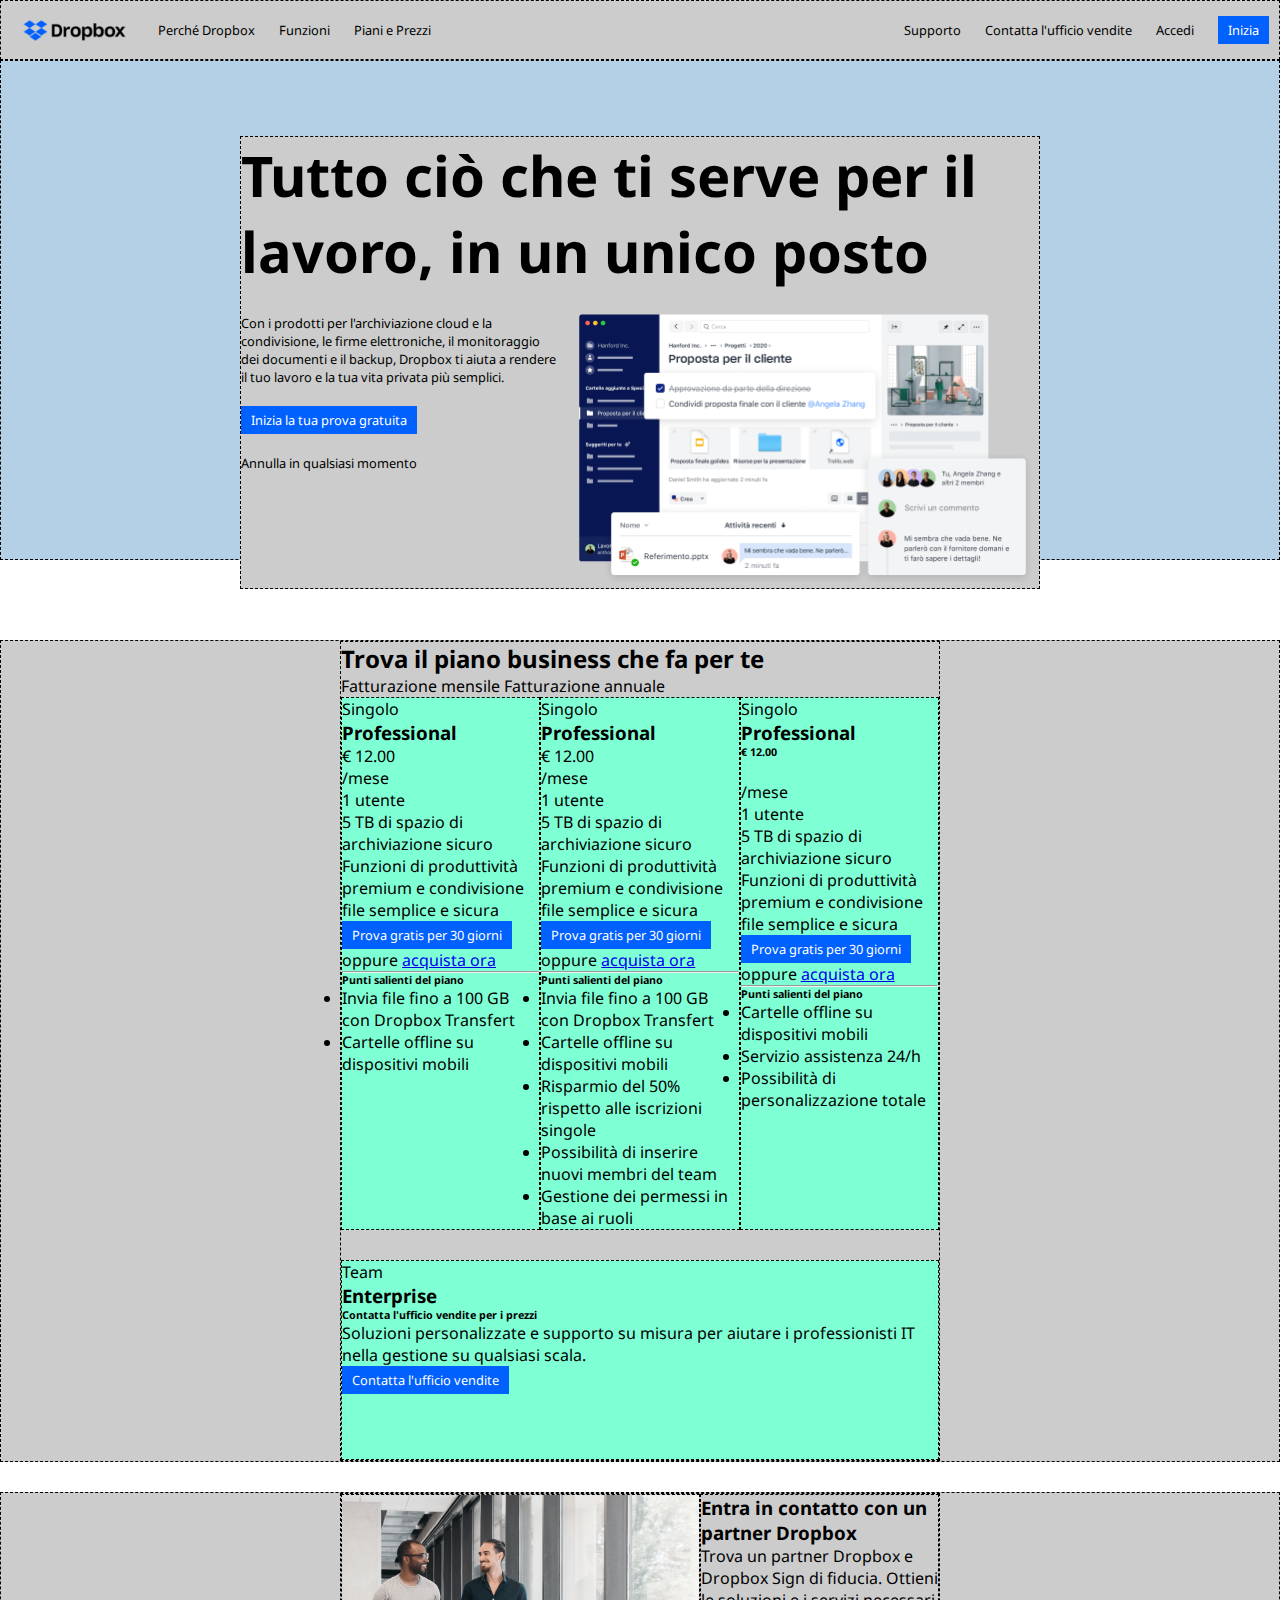
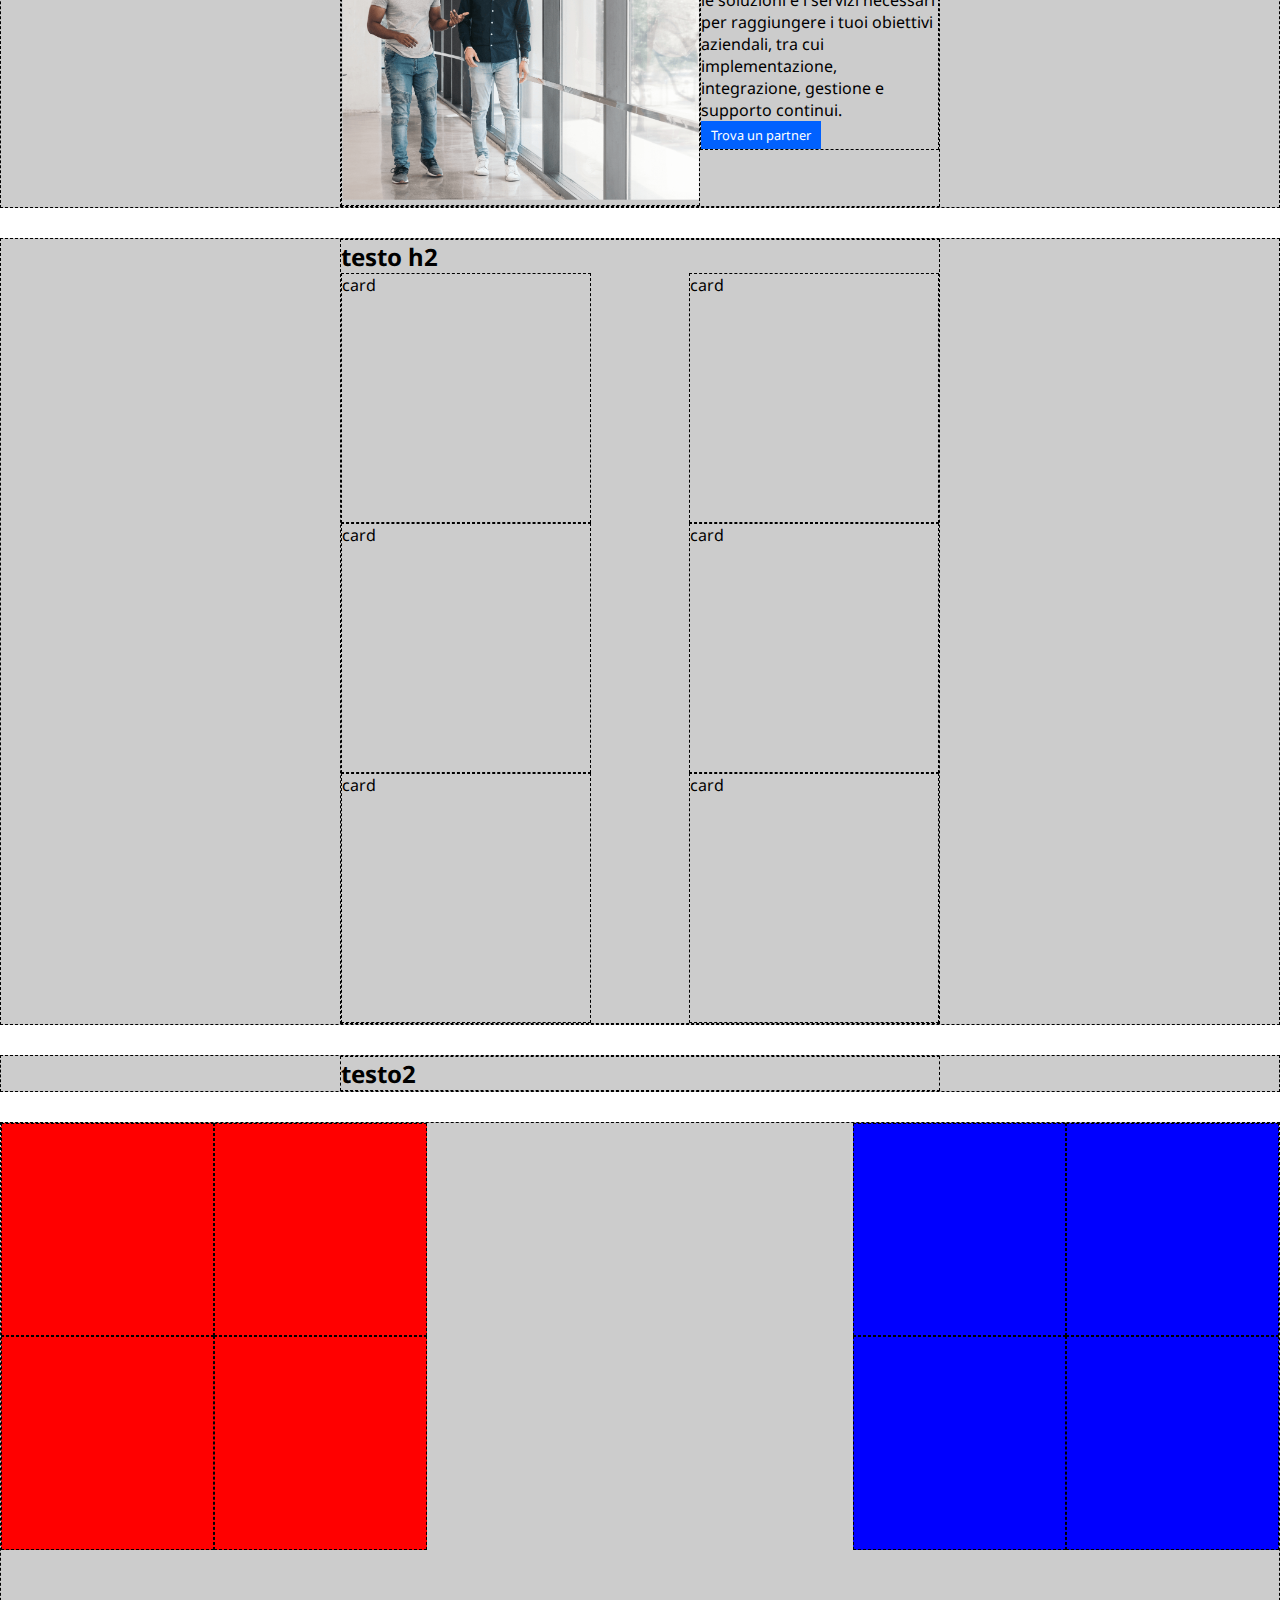
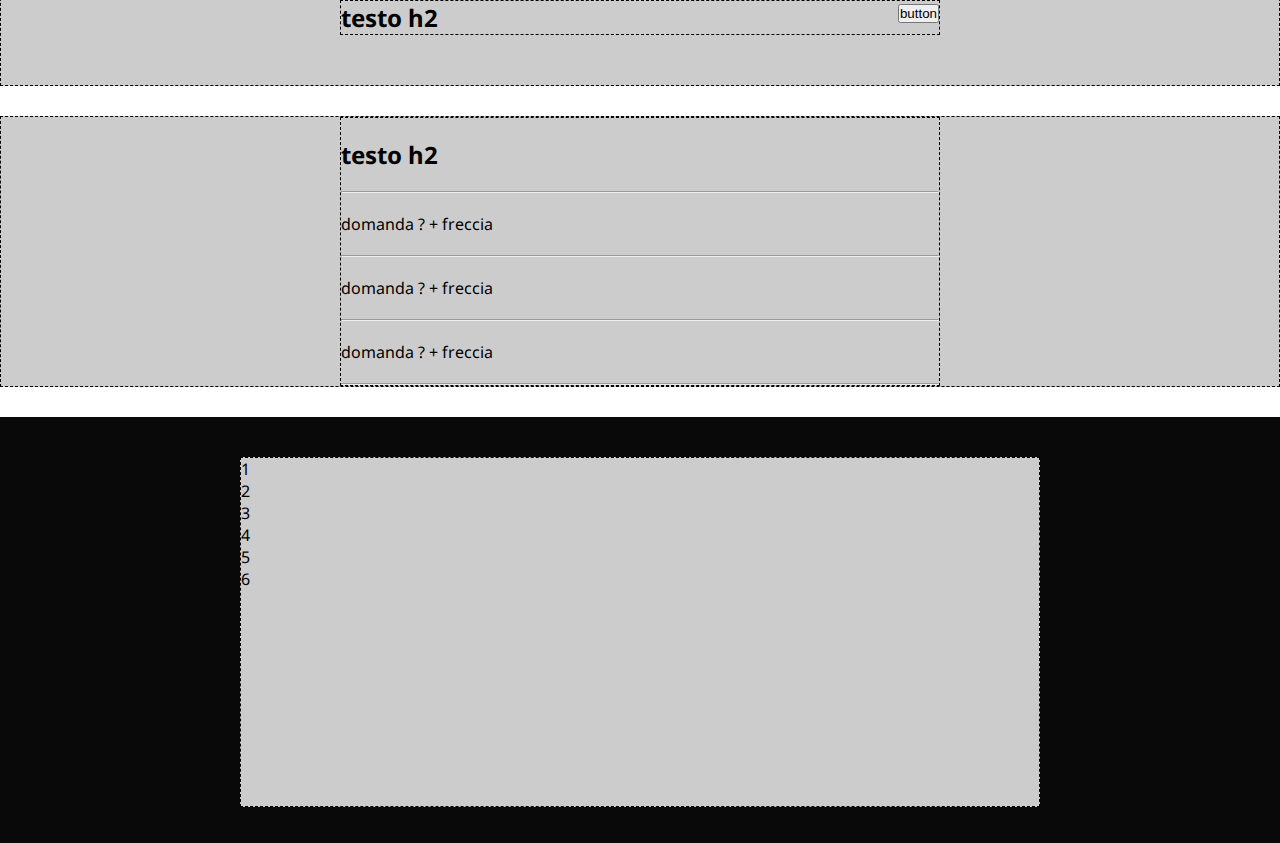
==== index.html @ d07c6f7a "Update section partner" ====
<!DOCTYPE html>
<html lang="it">
    <head>
        <meta charset="UTF-8">
        <meta http-equiv="X-UA-Compatible" content="IE=edge">
        <meta name="viewport" content="width=device-width, initial-scale=1.0">

        <link rel="stylesheet" href="css/style.css">

        <link rel="preconnect" href="https://fonts.googleapis.com">
        <link rel="preconnect" href="https://fonts.gstatic.com" crossorigin>
        <link href="https://fonts.googleapis.com/css2?family=Noto+Sans&display=swap" rel="stylesheet">
        
        <link rel="stylesheet" href="https://cdnjs.cloudflare.com/ajax/libs/font-awesome/6.2.1/css/all.min.css"
            integrity="sha512-MV7K8+y+gLIBoVD59lQIYicR65iaqukzvf/nwasF0nqhPay5w/9lJmVM2hMDcnK1OnMGCdVK+iQrJ7lzPJQd1w=="
            crossorigin="anonymous" referrerpolicy="no-referrer" />

        <title>Dropbox</title>
    </head>
    <body class="debug">

        <header class="width100">   <!--HEADER-->
            <div class="flex-container">
                <nav class="flex-container">
                        <img src="img/logo-small.png" alt="logo Dropbox">
                        <ul>
                            <li>
                                <a href="#">Perché Dropbox</a>
                            </li>
                            <li>
                                <a href="#">Funzioni</a>
                            </li>
                            <li>
                                <a href="#">Piani e Prezzi</a>
                            </li>
                        </ul>
                </nav>
                <nav class="flex-container">
                        <ul>
                            <li>
                                <a href="#">Supporto</a>
                            </li>
                            <li>
                                <a href="#">Contatta l'ufficio vendite</a>
                            </li>
                            <li>
                                <a href="#">Accedi</a>
                            </li>
                            <li>
                                <a class="button-link" href="#">Inizia</a>
                            </li>
                        </ul>
                </nav>
            </div>
        </header>

        <main> <!--MAIN-->
            <section class="zero-section">   <!--SEZIONE 0 / Tutto ciò che ti serve per il lavoro-->
                <div class="container800">
                    <h1>Tutto ciò che ti serve per il lavoro, in un unico posto</h1>
                    <div class="clearfix">
                        <div class="jumbo">
                            <p>Con i prodotti per l'archiviazione cloud e la condivisione, le firme elettroniche, il monitoraggio dei documenti e il backup, Dropbox ti aiuta a rendere il tuo lavoro e la tua vita privata più semplici.
                            </p>
                            <a class="button-link" href="#">Inizia la tua prova gratuita</a>
                            <p>Annulla in qualsiasi momento</p>
                            <a id="arrow" href="#">
                                <i class="fa-solid fa-arrow-down"></i>
                            </a>
                        </div>
                        <div>
                            <img class="img-width100" src="img/jumbo.png" alt="jumbo main">
                        </div>
                    </div>
                </div>
            </section>

            <section class="one-section">   <!--SEZIONE 1 / Trova il piano business-->
                <div class="container600">
                    <h2>Trova il piano business che fa per te</h2>
                    <div>
                        <span>Fatturazione mensile</span>
                        <span>Fatturazione annuale</span>   <!--Add Text-indent-->
                    </div>
                    <div class="flex-container">
                        <div class="column">
                            <div>
                                <i class="fa-solid fa-user"></i>
                                <span>Singolo</span>
                            </div>
                            <div>
                                <h3>Professional</h3>
                                <div>
                                    <span>&euro; 12.00</span>
                                    <br>
                                    <span>/mese</span>
                                </div>
                                <div>
                                    <div>
                                        <i class="fa-solid fa-user"></i>
                                        <span>1 utente</span>
                                    </div>
                                    <div>
                                        <i class="fa-solid fa-folder"></i>
                                        <span>5 TB di spazio di archiviazione sicuro</span>
                                    </div>
                                    <div>
                                        <i class="fa-solid fa-share-nodes"></i>
                                        <span>Funzioni di produttività premium e condivisione file semplice e sicura</span>
                                    </div>
                                    <div>
                                        <a class="button-link" href="#">Prova gratis per 30 giorni</a>
                                        <span>oppure <a href="#">acquista ora</a></span>
                                    </div>
                                    <hr>
                                    <div>
                                        <h6>Punti salienti del piano</h6>
                                        <ul>
                                            <li>Invia file fino a 100 GB con Dropbox Transfert</li>
                                            <li>Cartelle offline su dispositivi mobili</li>
                                        </ul>
                                    </div>
                                </div>
                            </div>
                        </div>
                        <div class="column">
                            <div>
                                <i class="fa-solid fa-user"></i>
                                <span>Singolo</span>
                            </div>
                            <div>
                                <h3>Professional</h3>
                                <div>
                                    <span>&euro; 12.00</span>
                                    <br>
                                    <span>/mese</span>
                                </div>
                                <div>
                                    <div>
                                        <i class="fa-solid fa-user"></i>
                                        <span>1 utente</span>
                                    </div>
                                    <div>
                                        <i class="fa-solid fa-folder"></i>
                                        <span>5 TB di spazio di archiviazione sicuro</span>
                                    </div>
                                    <div>
                                        <i class="fa-solid fa-share-nodes"></i>
                                        <span>Funzioni di produttività premium e condivisione file semplice e sicura</span>
                                    </div>
                                    <div>
                                        <a class="button-link" href="#">Prova gratis per 30 giorni</a>
                                        <span>oppure <a href="#">acquista ora</a></span>
                                    </div>
                                    <hr>
                                    <div>
                                        <h6>Punti salienti del piano</h6>
                                        <ul>
                                            <li>Invia file fino a 100 GB con Dropbox Transfert</li>
                                            <li>Cartelle offline su dispositivi mobili</li>
                                            <li>Risparmio del 50% rispetto alle iscrizioni singole</li>
                                            <li>Possibilità di inserire nuovi membri del team</li>
                                            <li>Gestione dei permessi in base ai ruoli</li>
                                        </ul>
                                    </div>
                                </div>
                            </div>
                        </div><div class="column">
                            <div>
                                <i class="fa-solid fa-user"></i>
                                <span>Singolo</span>
                            </div>
                            <div>
                                <h3>Professional</h3>
                                <div>
                                    <h6>&euro; 12.00</h6>
                                    <br>
                                    <span>/mese</span>
                                </div>
                                <div>
                                    <div>
                                        <i class="fa-solid fa-user"></i>
                                        <span>1 utente</span>
                                    </div>
                                    <div>
                                        <i class="fa-solid fa-folder"></i>
                                        <span>5 TB di spazio di archiviazione sicuro</span>
                                    </div>
                                    <div>
                                        <i class="fa-solid fa-share-nodes"></i>
                                        <span>Funzioni di produttività premium e condivisione file semplice e sicura</span>
                                    </div>
                                    <div>
                                        <a class="button-link" href="#">Prova gratis per 30 giorni</a>
                                        <span>oppure <a href="#">acquista ora</a></span>
                                    </div>
                                    <hr>
                                    <div>
                                        <h6>Punti salienti del piano</h6>
                                        <ul>
                                            <li>Cartelle offline su dispositivi mobili</li>
                                            <li>Servizio assistenza 24/h</li>
                                            <li>Possibilità di personalizzazione totale</li>
                                        </ul>
                                    </div>
                                </div>
                            </div>
                        </div>
                    </div>
                    <div class="enterprise">
                        <div>
                            <i class="fa-solid fa-building"></i>
                            <span>Team</span>
                        </div>
                        <div>
                            <div>
                                <h3>Enterprise</h3>
                                <h6>Contatta l'ufficio vendite per i prezzi</h6>
                                <p>Soluzioni personalizzate e supporto su misura per aiutare i professionisti IT nella gestione su qualsiasi scala.</p>
                            </div>
                            <div>
                                <a class="button-link" href="#">Contatta l'ufficio vendite</a>
                            </div>
                        </div>
                    </div>
                </div>
            </section>

            <section class="two-section">   <!--SEZIONE 2 / img con testo-->
                <div class="container600 clearfix">
                    <div>
                        <img class="img-width100" src="img/partner.png" alt="partner Dropbox">
                    </div>
                    <div>
                        <h3>Entra in contatto con un partner Dropbox</h3>
                        <p>
                            Trova un partner Dropbox e Dropbox Sign di fiducia. Ottieni le soluzioni e i servizi necessari per raggiungere i tuoi obiettivi aziendali, tra cui implementazione, integrazione, gestione e supporto continui.
                        </p>
                        <a id="button-partner" class="button-link" href="#">Trova un partner</a>
                    </div>
                </div>
            </section>

            <section class="three-section"> <!--SEZIONE 3 / card-->
                <div class="container600">
                    <h2>testo h2</h2>
                    <div class="flex-container">
                        <div class="card">card</div>
                        <div class="card">card</div>
                        <div class="card">card</div>
                        <div class="card">card</div>
                        <div class="card">card</div>
                        <div class="card">card</div>
                    </div>
                </div>
            </section>

            <section class="four-section"> <!--SEZIONE 4 / testo con a-->
                <div class="container600">
                    <div class="container500">
                        <h2>testo2</h2>
                        <a href="#"></a>
                    </div>
                </div>
            </section>

            <section class="five-section">
                <div class="five-section-top flex-container">
                    <div class="left">
                        <div class="card-brands"></div>
                        <div class="card-brands"></div>
                        <div class="card-brands"></div>
                        <div class="card-brands"></div>
                    </div>
                    <div class="card-brands-center">
                    </div>
                    <div class="right">
                        <div class="card-brands"></div>
                        <div class="card-brands"></div>
                        <div class="card-brands"></div>
                        <div class="card-brands"></div>
                    </div>
                </div>
                <div class="five-section-bottom container600 flex-container">
                    <div>
                        <h2>testo h2</h2>
                    </div>
                    <div>
                        <button>button</button>
                    </div>
                </div>
            </section>

            <section class="six-section">
                <div class="container600">
                    <h2>testo h2</h2>
                    <hr>
                    <p>domanda ? + freccia</p> <!--AGGIUNGERE FLOAT PER LA FRECCIA???-->
                    <hr>
                    <p>domanda ? + freccia</p>
                    <hr>
                    <p>domanda ? + freccia</p>
                    <hr>
                </div>
            </section>
        </main>

        <footer> <!--FOOTER-->
            <div class="container800 flex-container">
                <div>
                    <ul>
                        <li>1</li>
                        <li>2</li>
                        <li>3</li>
                        <li>4</li>
                        <li>5</li>
                        <li>6</li>
                    </ul>
                </div>
                <div>
                    <ul>
                        <li></li>
                        <li></li>
                        <li></li>
                        <li></li>
                        <li></li>
                        <li></li>
                    </ul>
                </div>
                <div>
                    <ul>
                        <li></li>
                        <li></li>
                        <li></li>
                        <li></li>
                        <li></li>
                        <li></li>
                    </ul>
                </div>
                <div>
                    <ul>
                        <li></li>
                        <li></li>
                        <li></li>
                        <li></li>
                        <li></li>
                        <li></li>
                    </ul>
                </div>
                <div>
                    <ul>
                        <li></li>
                        <li></li>
                        <li></li>
                        <li></li>
                        <li></li>
                        <li></li>
                    </ul>
                </div>
            </div>
        </footer>
        
    </body>
</html>
---- css/style.css ----
/* RESET */
*{
    margin: 0;
    padding: 0;
    box-sizing: border-box;
}

/* REGOLE GENERALI */
body{
    font-family: 'Noto Sans', sans-serif;
}

.width100{
    width: 100%;
}

.container800 {
    max-width: 800px;
    margin: 0 auto;
}

.container600 {
    max-width: 600px;
    margin: 0 auto;
}

.container500{
    max-width: 500px;
}

.flex-container{
    display: flex;
}

main section{
    margin-bottom: 30px;
}

.button-link {
    display: inline-block;
    color: white;
    background-color: #0061ff;
    padding: 5px 10px;
    text-decoration: none;
    font-size: 0.8em;
}

.img-width100{
    max-width: 100%;
}

/* REGOLE HEADER */
header{
    height: 60px;
    position: fixed;
    top: 0;
    left: 0;
    z-index: 50;
    background-color: white;
}
header div.flex-container{
    height: 100%;
    align-items: center;
    justify-content: space-between;
}

nav .flex-container{
    align-items: center;
}
nav > img{
    padding: 0 10px;
    scale: 0.8;
}

header ul li {
    display: inline-block;
    list-style: none;
}
nav ul li {
    padding: 0 10px;
}

nav ul li a{
    text-decoration: none;
    color: black;
    font-size: 0.8em;
}


/* REGOLE MAIN */

main section div.container800 {
    min-height: 400px;
    min-width: 800px;
}

main section.zero-section{
    background-color: #b4d0e7;
    margin-top: 60px;
    min-height: 500px;
    position: relative;
}

section.zero-section div.container800{
    position: absolute;
    bottom: -30px;
    left: 50%;
    transform: translate(-50%);
}

section.zero-section div.clearfix div:first-child {
    width: 40%;
    min-height: 250px;
    float: left;
}

section.zero-section div.clearfix div:last-child {
    width: 60%;
    min-height: 250px;
    float: left;
}

div.clearfix::after {
    clear: both;
    display: table;
    content: '';
}

.zero-section h1{
    font-size: 3.5em;
    padding-bottom: 25px;
}
.jumbo > p{
    font-size: 0.8em;
}
.jumbo > *{
    margin-bottom: 20px;
}
#arrow{
    display: inline-block;
    margin-top: 15px;
    text-decoration: none;
    color: black;
    font-size: 2.5em;
}


section.one-section {
    margin-top: 80px;
}

div.column {
    width: 250px;
    min-height: 250px;
}

div.enterprise{
    width: 100%;
    min-height: 200px;
    margin-top: 30px;
}

section.two-section{
    margin-top: 30px;
}

section.two-section div.clearfix div:first-child{
    width: 60%;
    min-height: 250px;
    float: left;
}

section.two-section div.clearfix div:last-child{
    width: 40%;
    min-height: 250px;
    float: left;
}
div.clearfix::after{
    clear: both;
    display: table;
    content: '';
}

section.three-section div.flex-container{
    flex-wrap: wrap;
    justify-content: space-between;
}

section.three-section div.card{
    min-width: 250px;
    min-height: 250px;
    border: 1px dashed black;
}

section.five-section{
    max-width: 100vw;
    min-height: calc(100vw / 3);
}
div.five-section-top{
    justify-content: center;
}

section.five-section div.five-section-top > div{
    width: calc(100vw / 3);
    height: calc(100vw / 3);
}

section.five-section div.five-section-top div.left,
section.five-section div.five-section-top div.right{
    display: flex;
    flex-wrap: wrap;
}

.card-brands{
    width: calc(100% / 2);
    height: calc(100vw / 6);
}

div.five-section-bottom.flex-container{
    margin: 50px auto;
    justify-content: space-between;
}

section.six-section div p,
section.six-section div h2{
    padding: 20px 0px;
}

/* FOOTER */
footer{
    background-color: rgb(9, 9, 9);
    min-height: calc(100vw / 3);
    padding: 40px 0px 20px 0;
}

footer div.container800{
    height: 350px;
    justify-content: space-between;
}

footer ul{
    list-style: none;
}

/* REGOLE DEBUG */
.debug .container800,
.debug .container600,
.debug .width100,
.debug section{
    background-color: #ccc;
    border: 1px dashed black;
}
/* debug header */
/* .debug header{
    background-color: aqua;
    border: 1px dashed black;
} */


/* debug main */
.debug main section div.container800{
    border: 1px dashed black;
}

.debug section.one-section div.container600{
    border: 1px dashed black;
    min-height: 800px;
}

.debug section.one-section div:first-of-type .flex-container{
    background-color: aquamarine;
    justify-content: space-between;
}

.debug section.one-section div.column{
    border: 1px dashed black;
}

.debug div.enterprise{
    border: 1px dashed black;
    background-color: aquamarine;
}

.debug section.two-section div.clearfix div:first-child{
    border: 1px dashed black;
}

section.two-section div.clearfix div:last-child{
    border: 1px dashed black;
}

.debug section.five-section div.left div.card-brands{
    background-color: red;
    border: 1px dashed black;
}

.debug section.five-section div.right div.card-brands{
    background-color: blue;
    border: 1px dashed black;
}
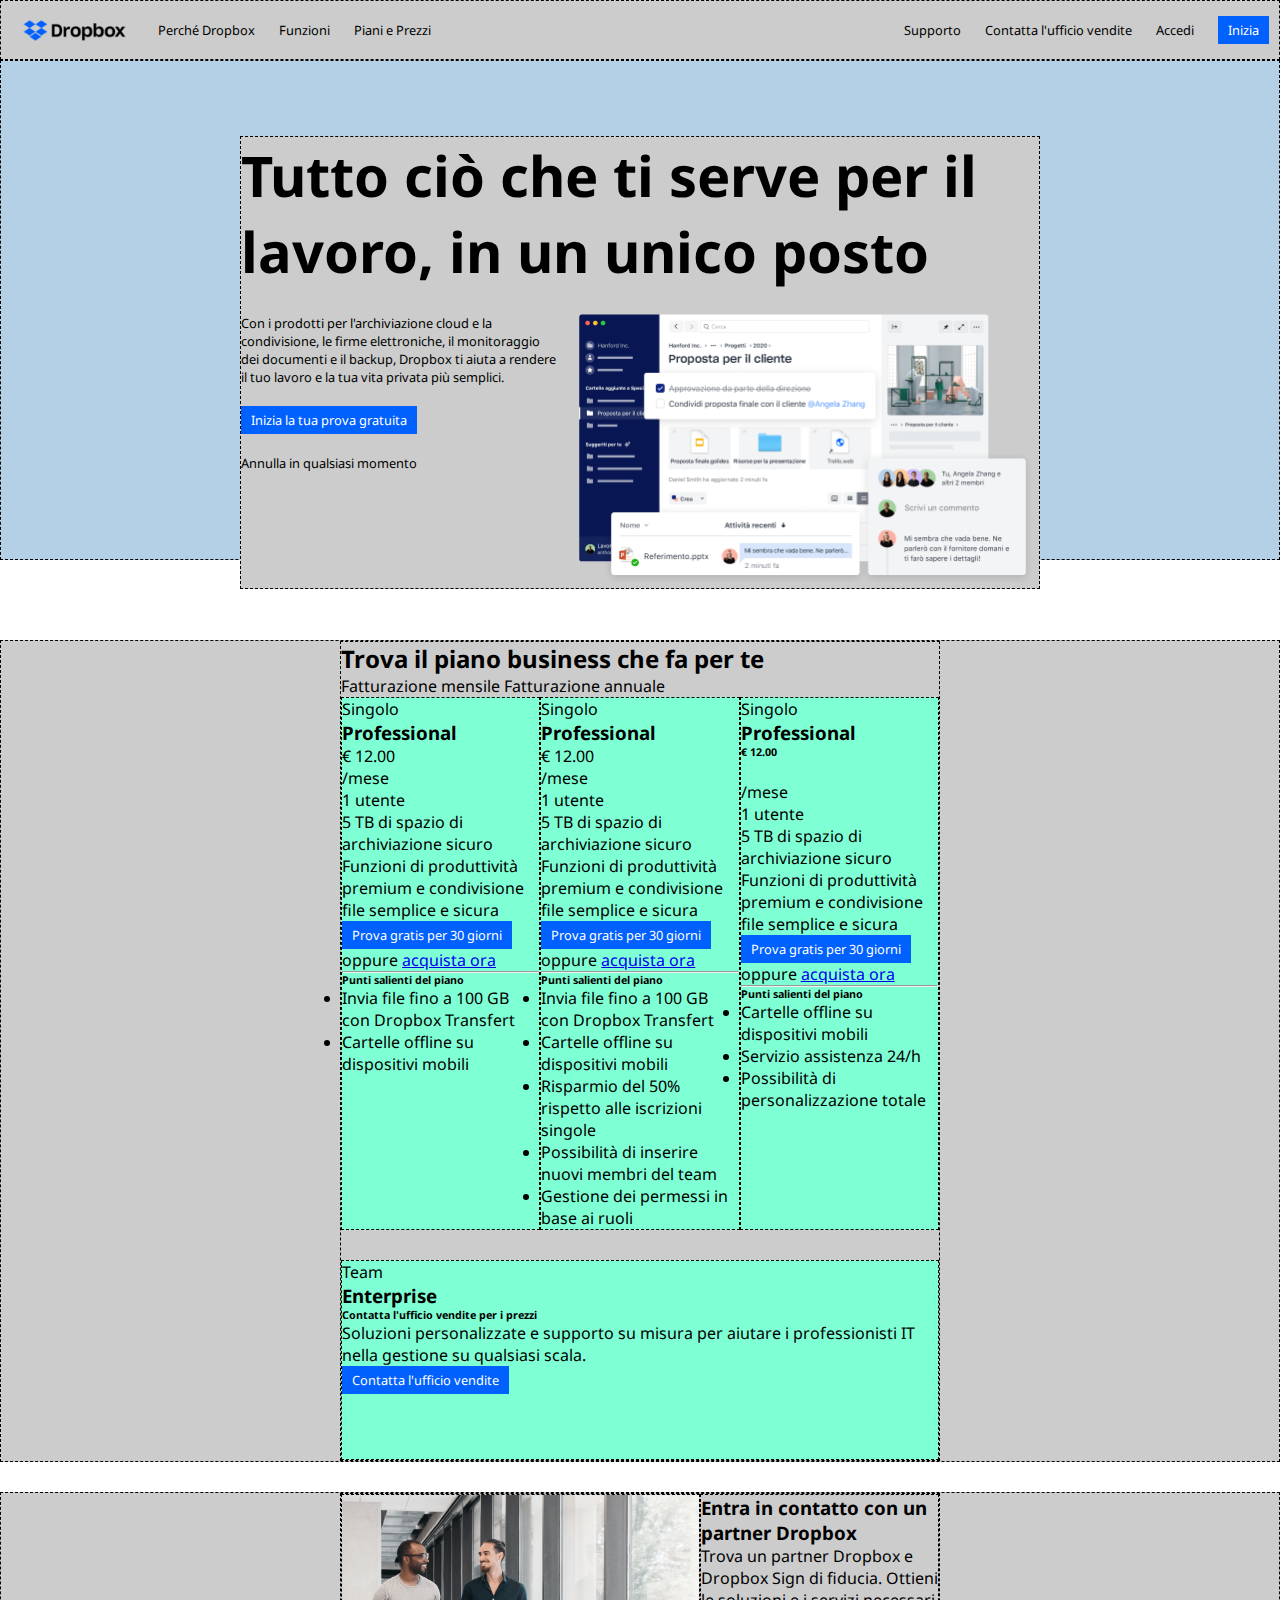
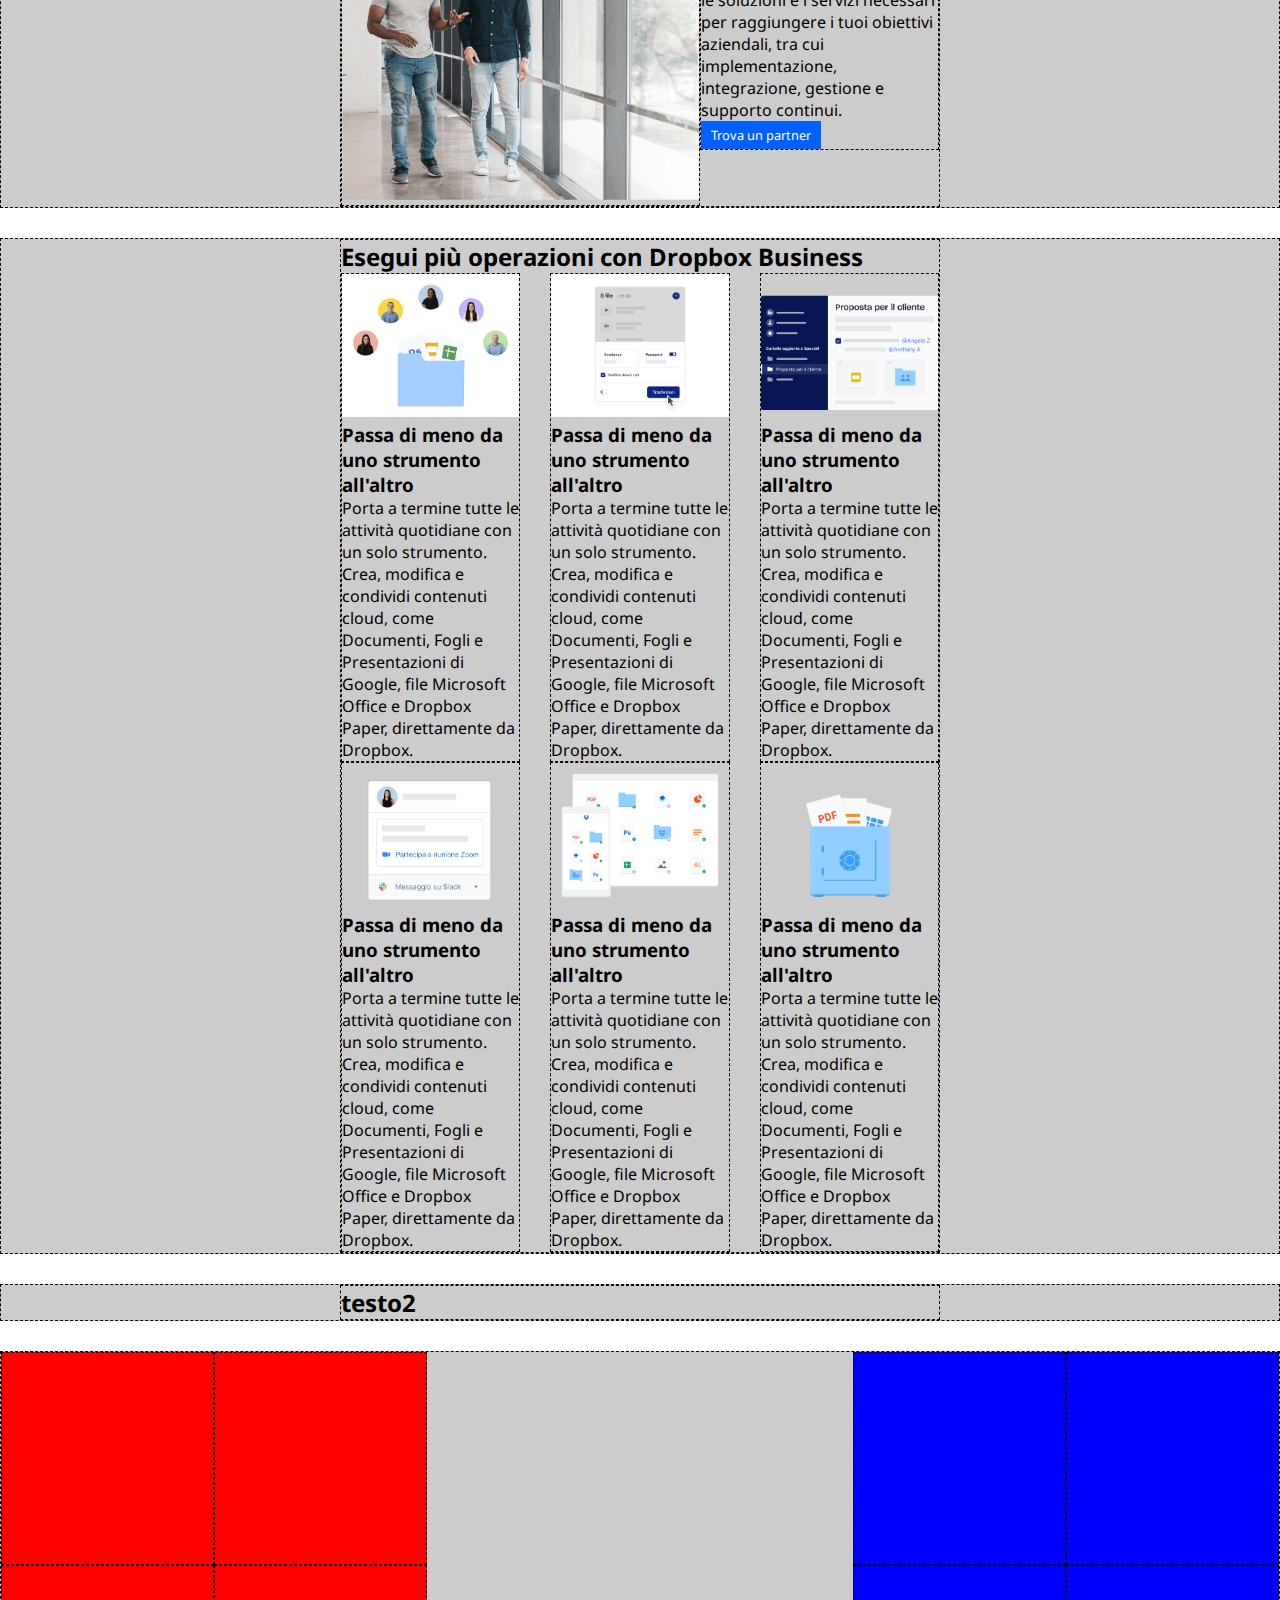
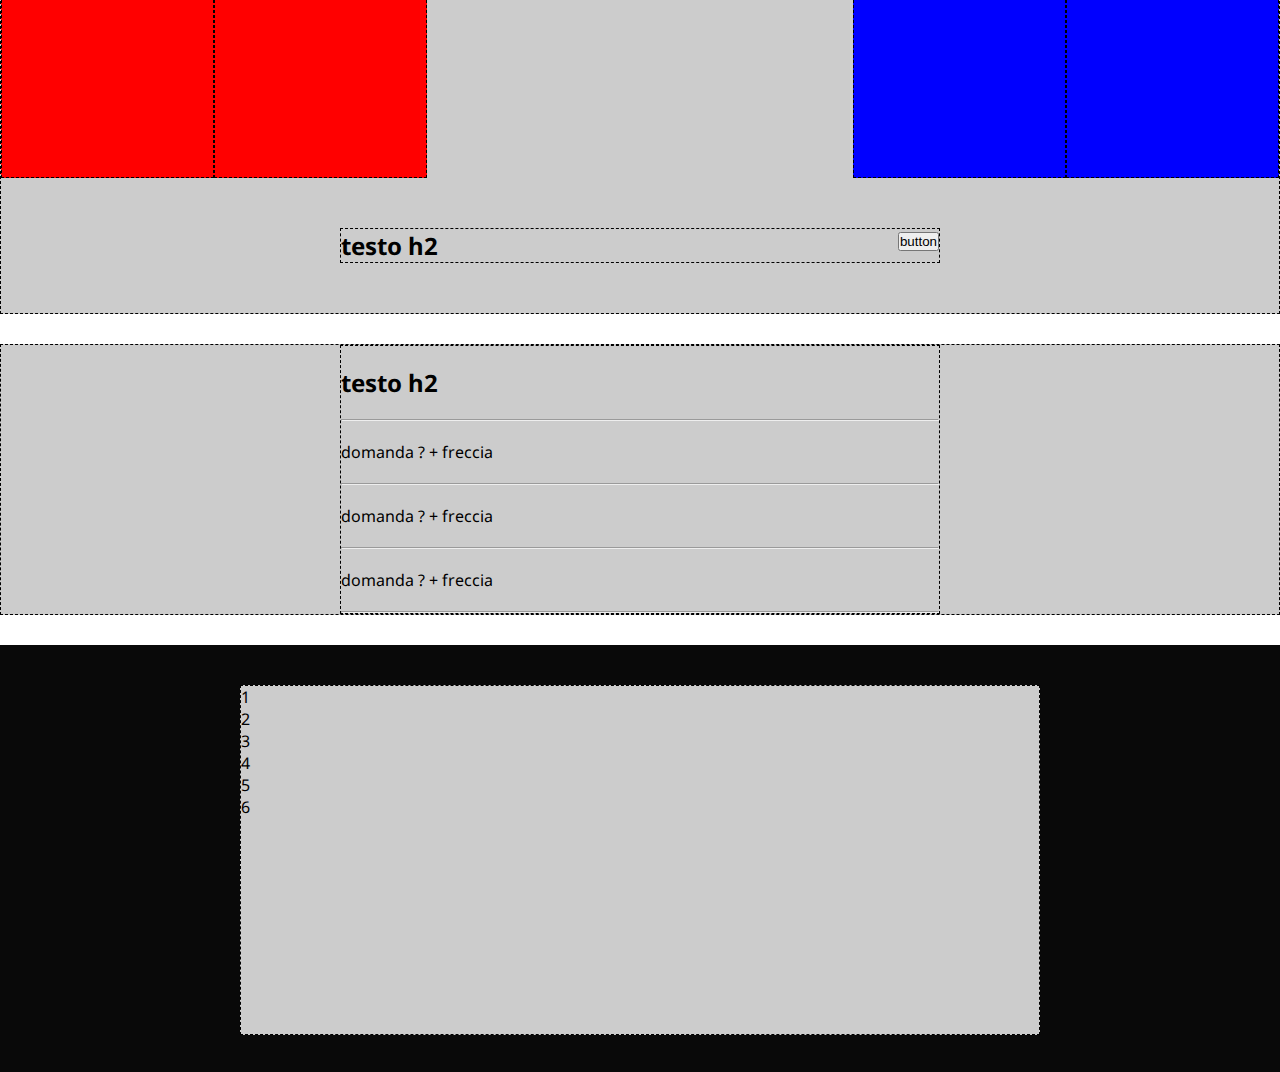
==== commit bf6c9f02: "Update section operazioni dropbox business" ====
--- a/index.html
+++ b/index.html
@@ -243,14 +243,49 @@
 
             <section class="three-section"> <!--SEZIONE 3 / card-->
                 <div class="container600">
-                    <h2>testo h2</h2>
+                    <h2>Esegui più operazioni con Dropbox Business</h2>
                     <div class="flex-container">
-                        <div class="card">card</div>
-                        <div class="card">card</div>
-                        <div class="card">card</div>
-                        <div class="card">card</div>
-                        <div class="card">card</div>
-                        <div class="card">card</div>
+                        <div class="card">
+                            <img class="img-width100" src="img/business-feature-switching-tools.png" alt="">
+                            <h3>Passa di meno da uno strumento all'altro</h3>
+                            <p>Porta a termine tutte le attività quotidiane con un solo strumento. Crea, modifica e condividi contenuti cloud, come Documenti, Fogli e Presentazioni di Google, file Microsoft Office e Dropbox Paper, direttamente da Dropbox.
+                            </p>
+                        </div>
+                        <div class="card">
+                            <img class="img-width100" src="img/business-feature-send-files-it.png" alt="">
+                            <h3>Passa di meno da uno strumento all'altro</h3>
+                            <p>Porta a termine tutte le attività quotidiane con un solo strumento. Crea, modifica e condividi contenuti cloud, come
+                                Documenti, Fogli e Presentazioni di Google, file Microsoft Office e Dropbox Paper, direttamente da Dropbox.
+                            </p>
+                        </div>
+                        <div class="card">
+                            <img class="img-width100" src="img/business-feature-coordinate-it.png" alt="">
+                            <h3>Passa di meno da uno strumento all'altro</h3>
+                            <p>Porta a termine tutte le attività quotidiane con un solo strumento. Crea, modifica e condividi contenuti cloud, come
+                                Documenti, Fogli e Presentazioni di Google, file Microsoft Office e Dropbox Paper, direttamente da Dropbox.
+                            </p>
+                        </div>
+                        <div class="card">
+                            <img class="img-width100" src="img/business-feature-integrations-it.png" alt="">
+                            <h3>Passa di meno da uno strumento all'altro</h3>
+                            <p>Porta a termine tutte le attività quotidiane con un solo strumento. Crea, modifica e condividi contenuti cloud, come
+                                Documenti, Fogli e Presentazioni di Google, file Microsoft Office e Dropbox Paper, direttamente da Dropbox.
+                            </p>
+                        </div>
+                        <div class="card">
+                            <img class="img-width100" src="img/business-feature-multi-device.png" alt="">
+                            <h3>Passa di meno da uno strumento all'altro</h3>
+                            <p>Porta a termine tutte le attività quotidiane con un solo strumento. Crea, modifica e condividi contenuti cloud, come
+                                Documenti, Fogli e Presentazioni di Google, file Microsoft Office e Dropbox Paper, direttamente da Dropbox.
+                            </p>
+                        </div>
+                        <div class="card">
+                            <img class="img-width100" src="img/business-feature-security.png" alt="">
+                            <h3>Passa di meno da uno strumento all'altro</h3>
+                            <p>Porta a termine tutte le attività quotidiane con un solo strumento. Crea, modifica e condividi contenuti cloud, come
+                                Documenti, Fogli e Presentazioni di Google, file Microsoft Office e Dropbox Paper, direttamente da Dropbox.
+                            </p>
+                        </div>
                     </div>
                 </div>
             </section>
--- a/css/style.css
+++ b/css/style.css
@@ -187,7 +187,7 @@
 }
 
 section.three-section div.card{
-    min-width: 250px;
+    max-width: 30%;
     min-height: 250px;
     border: 1px dashed black;
 }
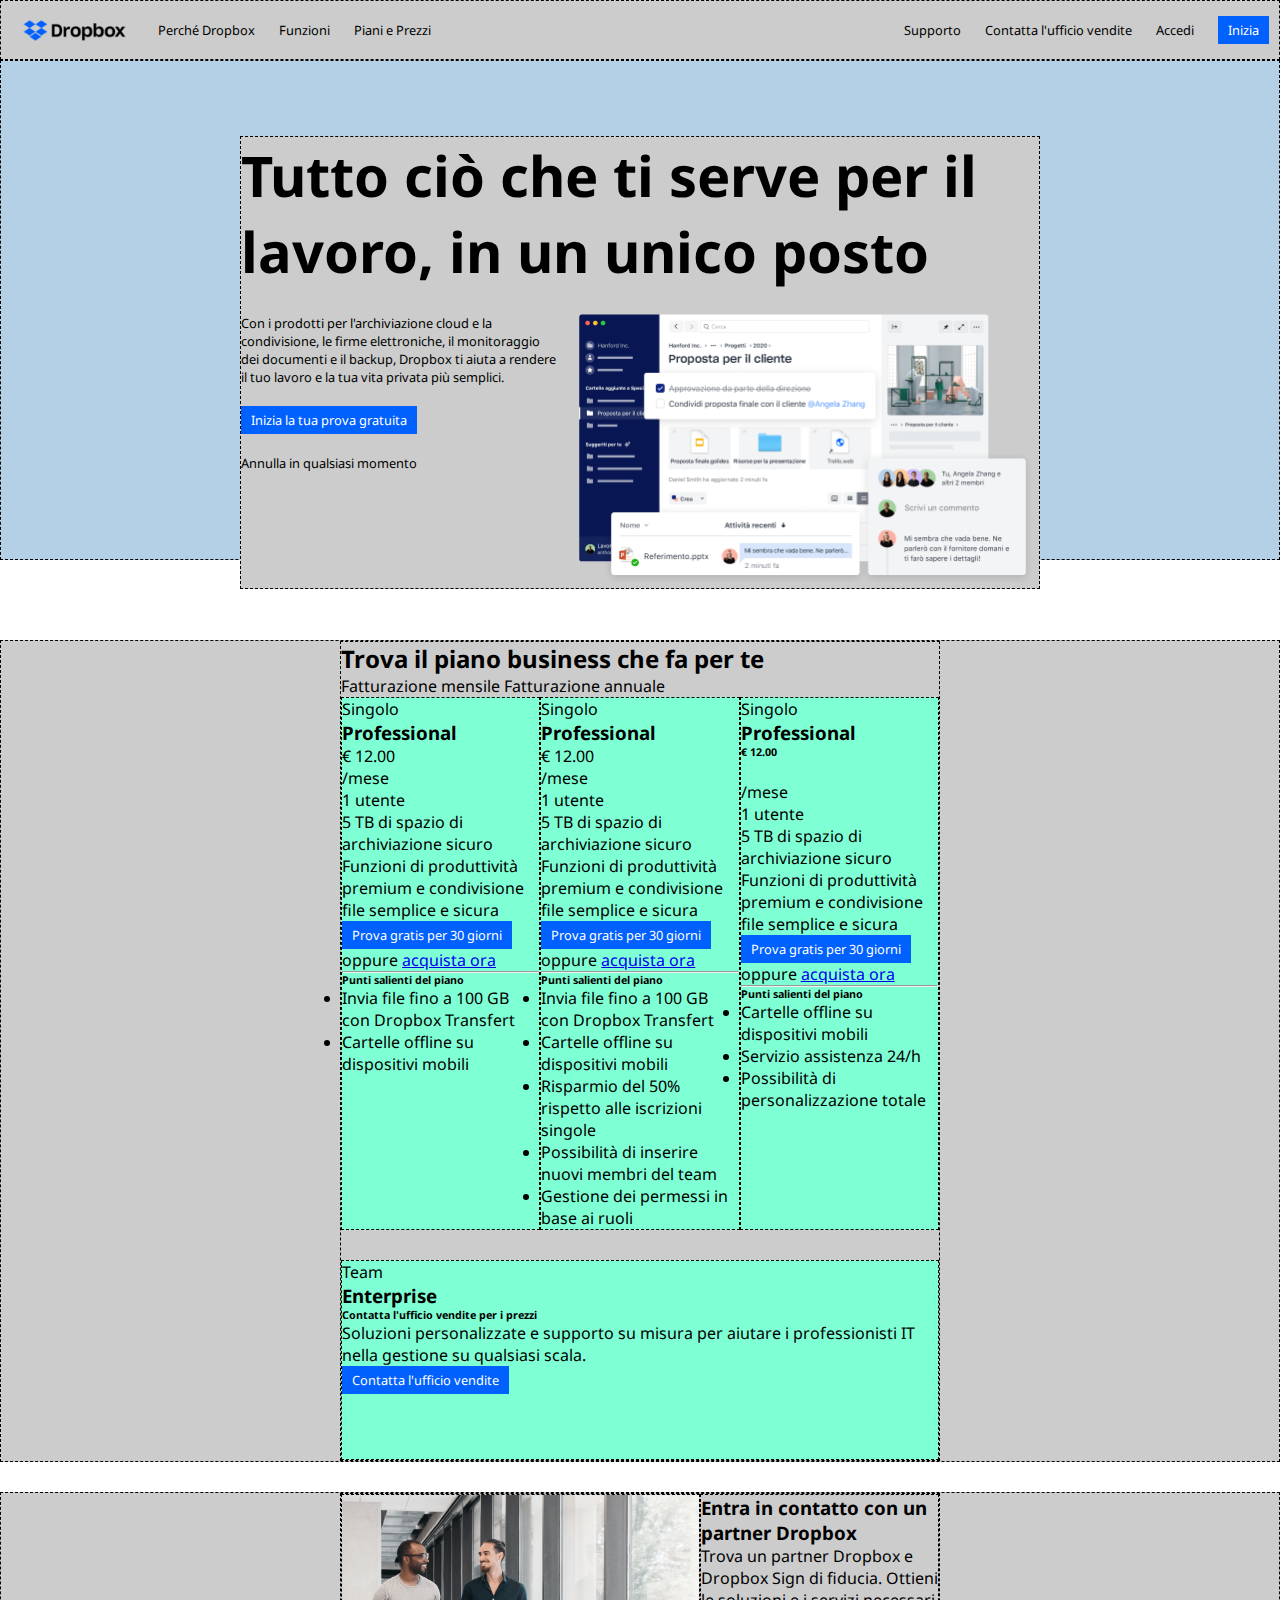
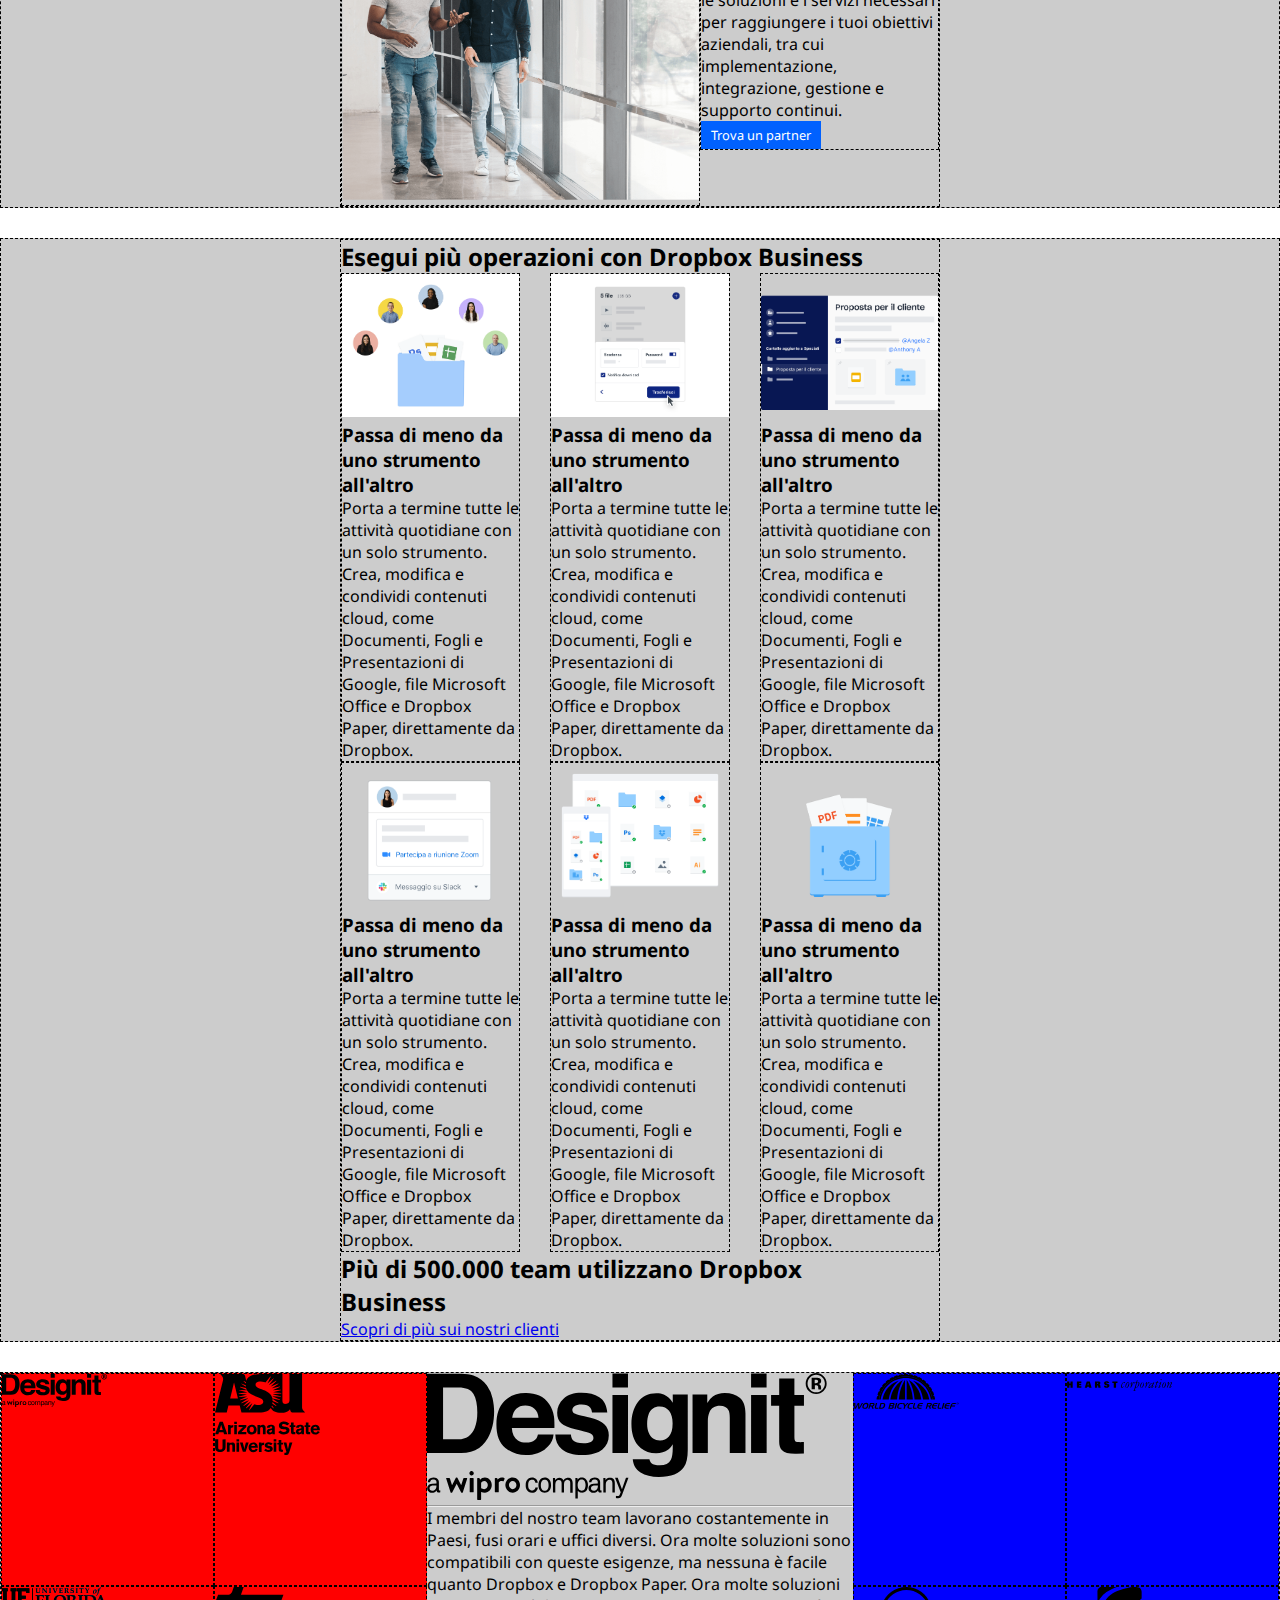
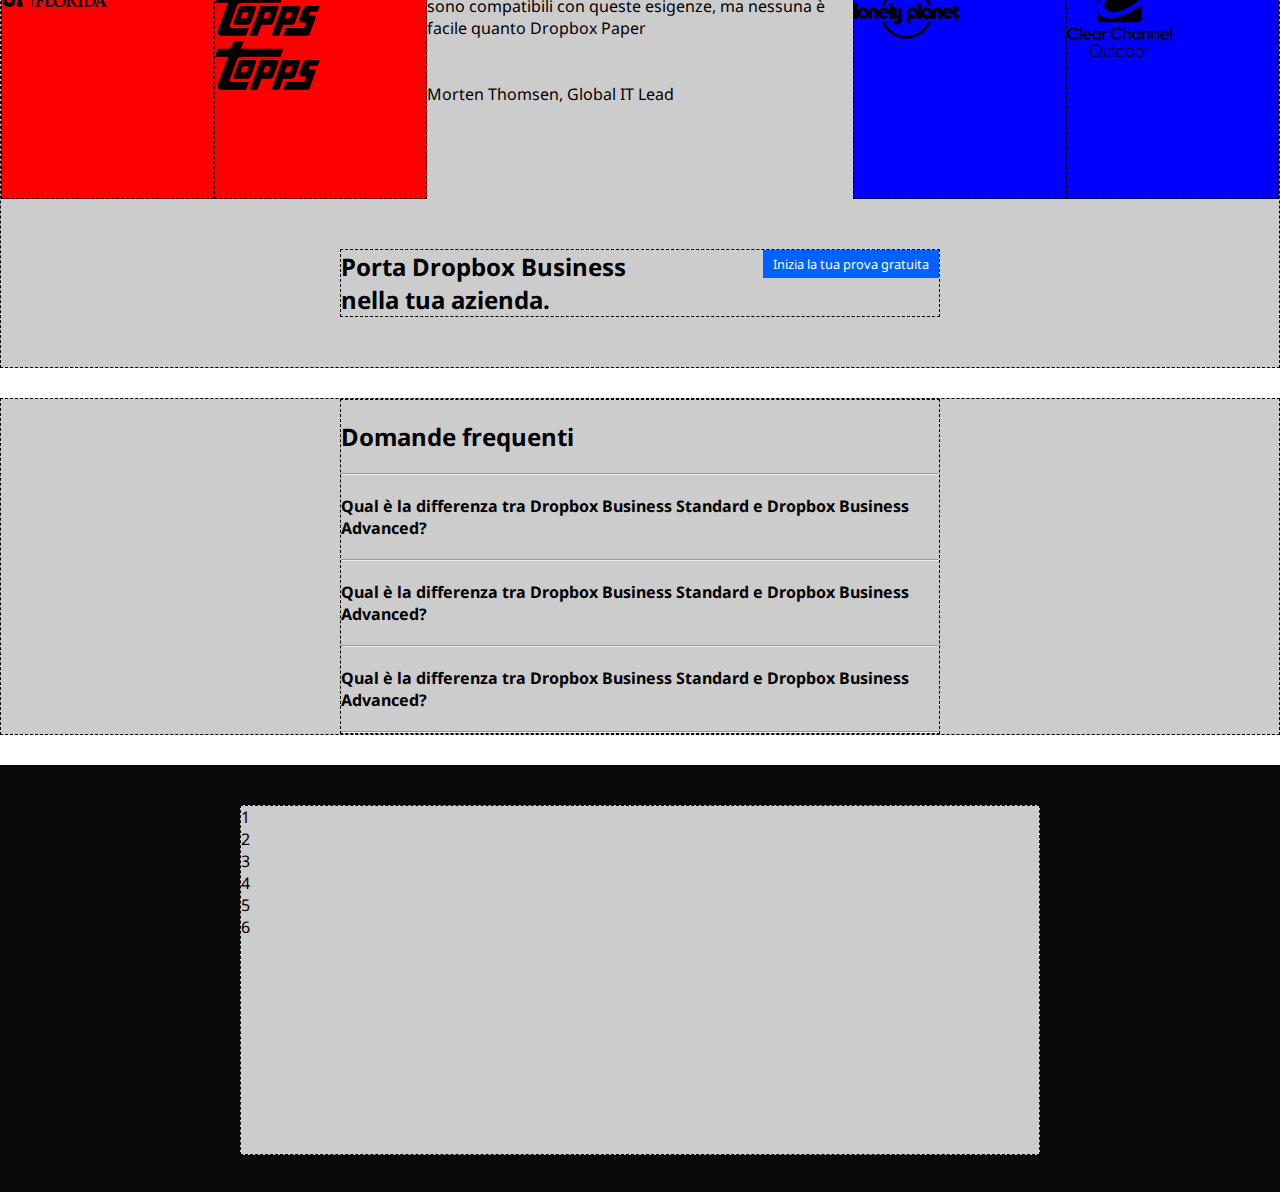
==== commit d0375192: "Update section domande frequenti" ====
--- a/index.html
+++ b/index.html
@@ -287,14 +287,9 @@
                             </p>
                         </div>
                     </div>
-                </div>
-            </section>
-
-            <section class="four-section"> <!--SEZIONE 4 / testo con a-->
-                <div class="container600">
                     <div class="container500">
-                        <h2>testo2</h2>
-                        <a href="#"></a>
+                        <h2>Più di 500.000 team utilizzano Dropbox Business</h2>
+                        <a href="#">Scopri di più sui nostri clienti</a>
                     </div>
                 </div>
             </section>
@@ -302,39 +297,75 @@
             <section class="five-section">
                 <div class="five-section-top flex-container">
                     <div class="left">
-                        <div class="card-brands"></div>
-                        <div class="card-brands"></div>
-                        <div class="card-brands"></div>
-                        <div class="card-brands"></div>
+                        <div class="card-brands">
+                            <img class="brand-logo img-width50" src="img/designit.svg" alt="designit">
+                        </div>
+                        <div class="card-brands">
+                            <img class="brand-logo img-width50" src="img/arizona_state_university.svg" alt="arizona univerisity">
+                        </div>
+                        <div class="card-brands">
+                            <img class="brand-logo img-width50" src="img/university_of_florida.svg" alt="florida university">
+                        </div>
+                        <div class="card-brands">
+                            
+                            <img class="brand-logo img-width50" src="img/topps.svg" alt="topps">
+                            <img class="brand-logo img-width50" src="img/topps.svg" alt="topps">
+                        </div>
                     </div>
                     <div class="card-brands-center">
+                        <img src="img/designit.svg" alt="">
+                        <hr>
+                        <p>I membri del nostro team lavorano costantemente in Paesi, fusi orari e uffici diversi. Ora molte soluzioni sono compatibili con queste esigenze, ma nessuna è facile quanto Dropbox e Dropbox Paper. Ora molte soluzioni sono compatibili con queste esigenze, ma nessuna è facile quanto Dropbox Paper
+                            <br>
+                            <br>
+                            <br>
+                        Morten Thomsen, Global IT Lead    
+                        </p>
                     </div>
                     <div class="right">
-                        <div class="card-brands"></div>
-                        <div class="card-brands"></div>
-                        <div class="card-brands"></div>
-                        <div class="card-brands"></div>
+                        <div class="card-brands">
+                            <img class="brand-logo img-width50" src="img/world_bicycle_relief.svg" alt="world bicycle relief">
+
+                        </div>
+                        <div class="card-brands">
+                            <img class="brand-logo img-width50" src="img/hearst_corp.svg" alt="hearst corp">
+
+                        </div>
+                        <div class="card-brands">
+                            <img class="brand-logo img-width50" src="img/lonely_planet.svg" alt="lonely planet">
+
+                        </div>
+                        <div class="card-brands">
+                            <img class="brand-logo img-width50" src="img/clear_channel.svg" alt="clear channel">
+
+                        </div>
                     </div>
                 </div>
                 <div class="five-section-bottom container600 flex-container">
                     <div>
-                        <h2>testo h2</h2>
+                        <h2>Porta Dropbox Business nella tua azienda.</h2>
                     </div>
                     <div>
-                        <button>button</button>
+                        <a id="button-business" class="button-link" href="#">Inizia la tua prova gratuita</a>
                     </div>
                 </div>
             </section>
 
             <section class="six-section">
                 <div class="container600">
-                    <h2>testo h2</h2>
+                    <h2>Domande frequenti</h2>
                     <hr>
-                    <p>domanda ? + freccia</p> <!--AGGIUNGERE FLOAT PER LA FRECCIA???-->
+                    <p><strong>Qual è la differenza tra Dropbox Business Standard e Dropbox Business Advanced?</strong>
+                        <i class="fa-solid fa-chevron-down"></i>
+                    </p> <!--AGGIUNGERE FLOAT PER LA FRECCIA???-->
                     <hr>
-                    <p>domanda ? + freccia</p>
+                    <p><strong>Qual è la differenza tra Dropbox Business Standard e Dropbox Business Advanced?</strong>
+                        <i class="fa-solid fa-chevron-down"></i>
+                    </p>
                     <hr>
-                    <p>domanda ? + freccia</p>
+                    <p><strong>Qual è la differenza tra Dropbox Business Standard e Dropbox Business Advanced?</strong>
+                        <i class="fa-solid fa-chevron-down"></i>
+                    </p>
                     <hr>
                 </div>
             </section>
--- a/css/style.css
+++ b/css/style.css
@@ -49,6 +49,9 @@
     max-width: 100%;
 }
 
+.img-width50{
+    max-width: 50%;
+}
 /* REGOLE HEADER */
 header{
     height: 60px;
@@ -216,9 +219,20 @@
     height: calc(100vw / 6);
 }
 
+.card-brands-center{
+    overflow-y: auto;
+}
+
 div.five-section-bottom.flex-container{
     margin: 50px auto;
     justify-content: space-between;
+}
+
+div.five-section-bottom > div:first-child{
+    max-width: 55%;
+}
+div.five-section-bottom>div:last-child {
+        max-width: 45%;
 }
 
 section.six-section div p,
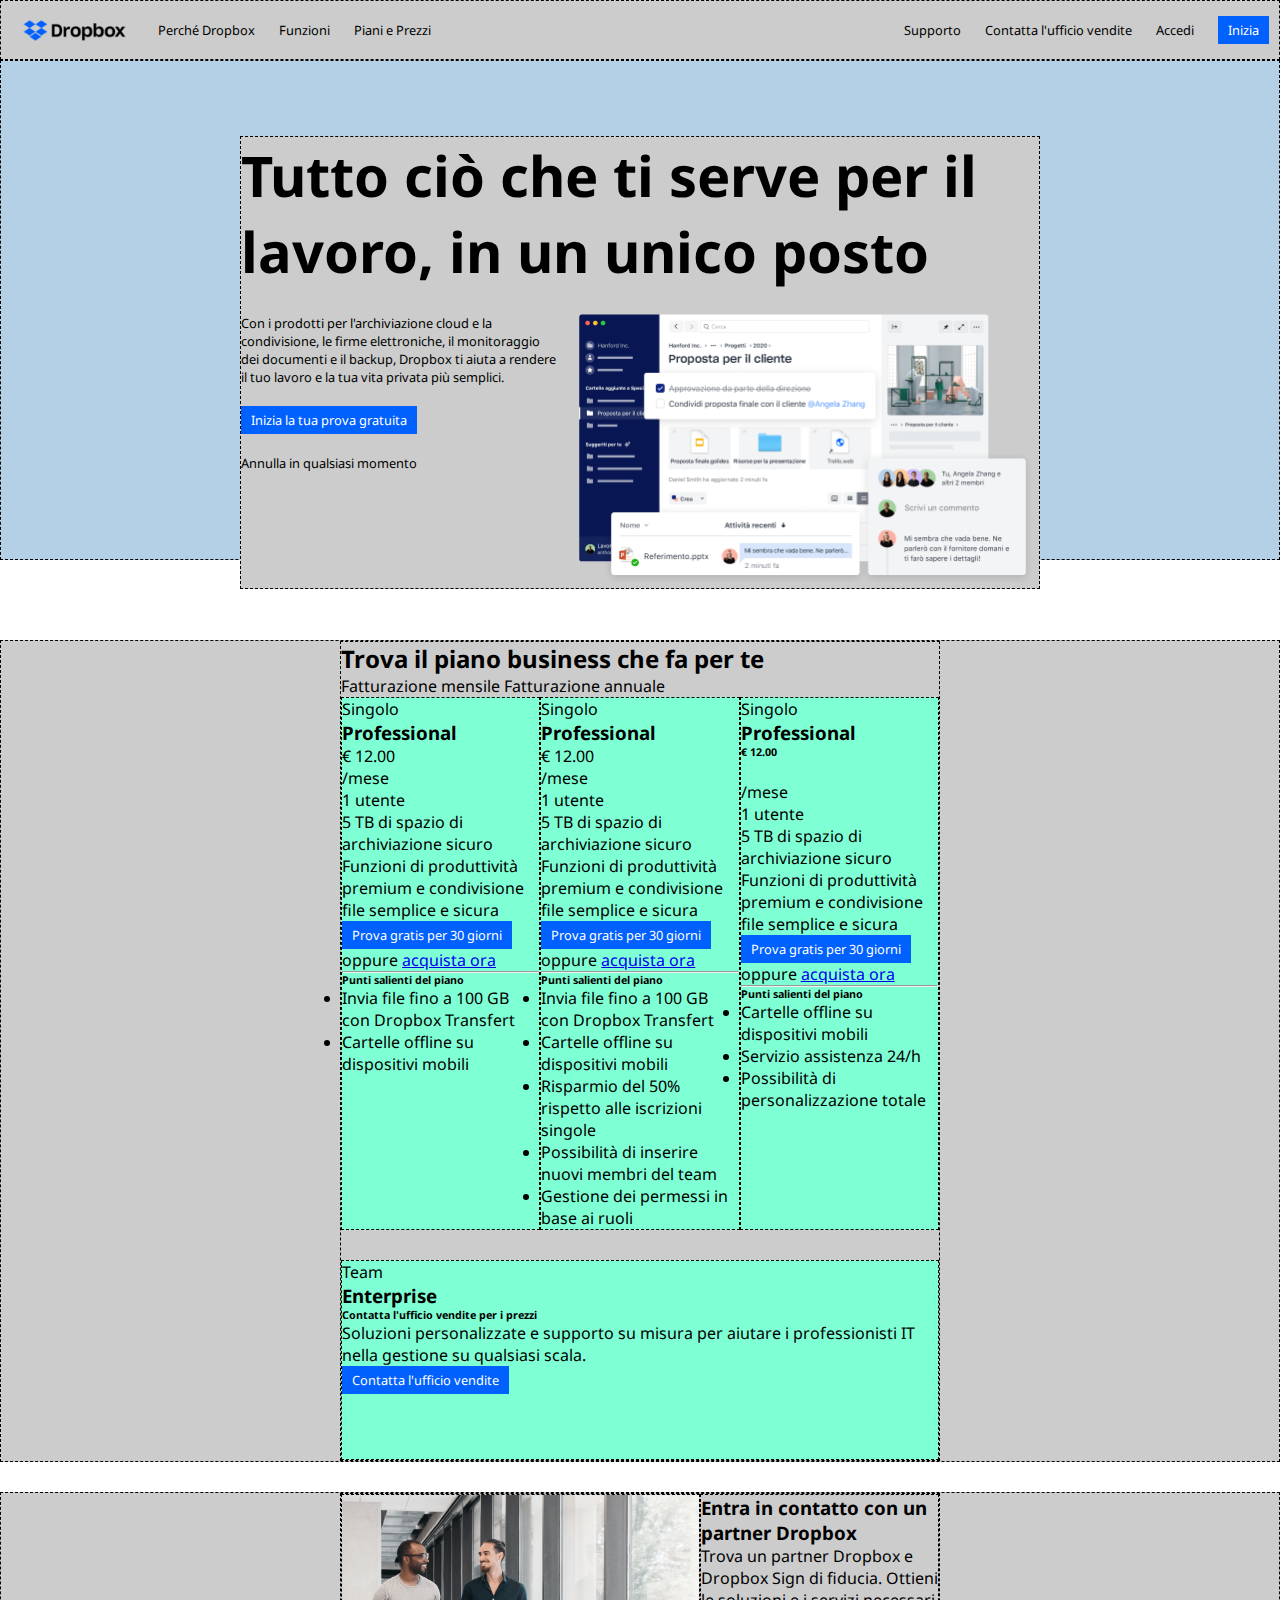
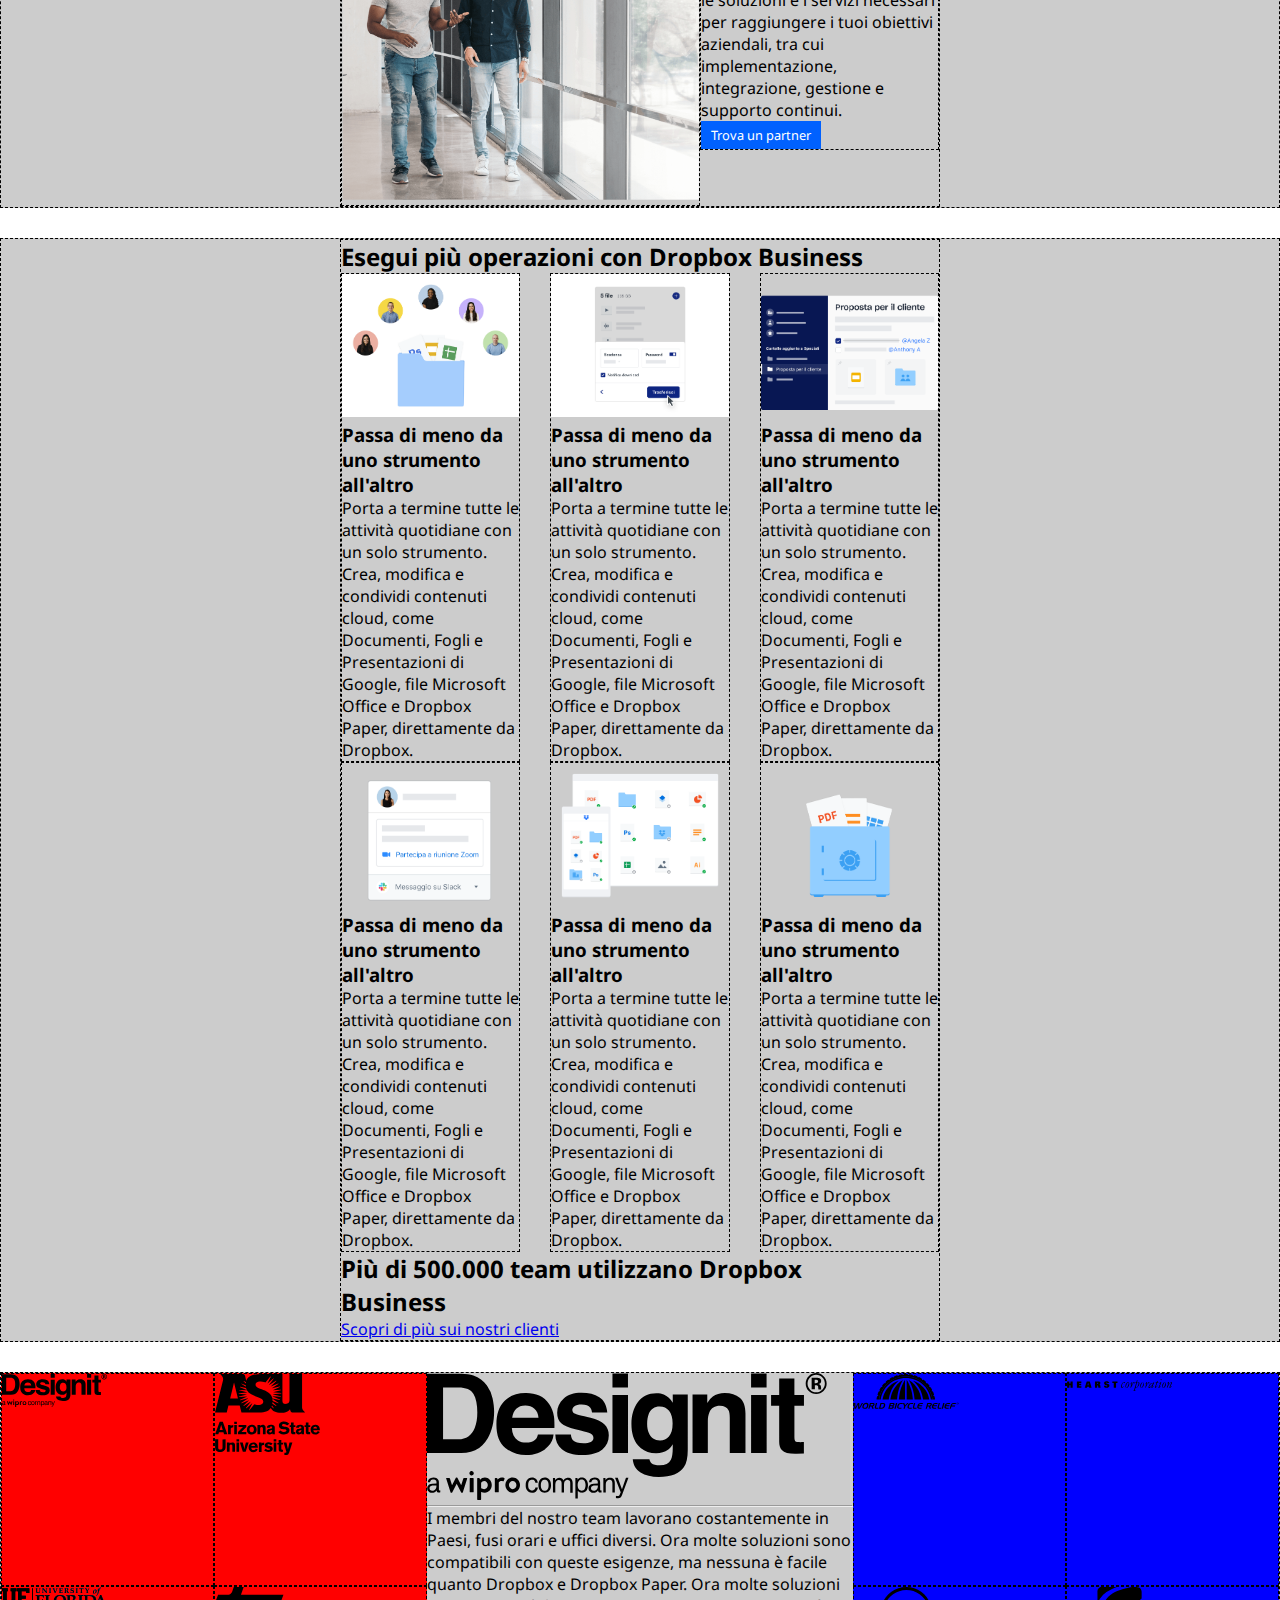
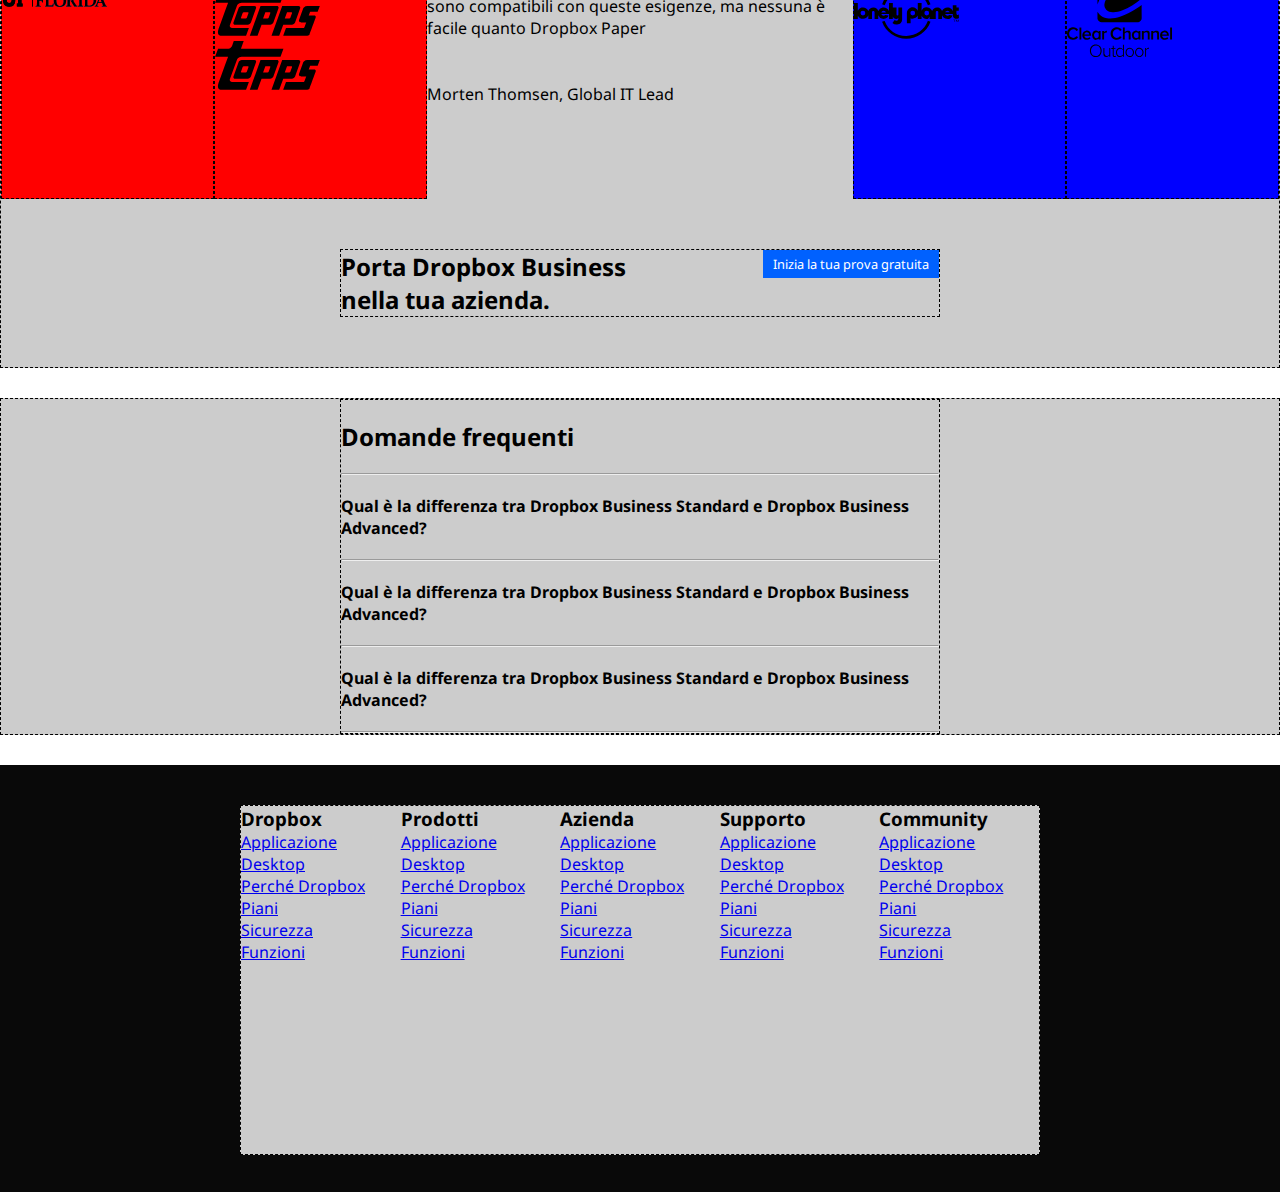
==== commit 6932a3f2: "Update footer" ====
--- a/index.html
+++ b/index.html
@@ -375,52 +375,112 @@
             <div class="container800 flex-container">
                 <div>
                     <ul>
-                        <li>1</li>
-                        <li>2</li>
-                        <li>3</li>
-                        <li>4</li>
-                        <li>5</li>
-                        <li>6</li>
+                        <li>
+                            <h3>Dropbox</h3>
+                        </li>
+                        <li>
+                            <a href="#">Applicazione Desktop</a>
+                        </li>
+                        <li>
+                            <a href="#">Perché Dropbox</a>
+                        </li>
+                        <li>
+                            <a href="#">Piani</a>
+                        </li>
+                        <li>
+                            <a href="#">Sicurezza</a>
+                        </li>
+                        <li>
+                            <a href="#">Funzioni</a>
+                        </li>
                     </ul>
                 </div>
                 <div>
                     <ul>
-                        <li></li>
-                        <li></li>
-                        <li></li>
-                        <li></li>
-                        <li></li>
-                        <li></li>
+                        <li>
+                            <h3>Prodotti</h3>
+                        </li>
+                        <li>
+                            <a href="#">Applicazione Desktop</a>
+                        </li>
+                        <li>
+                            <a href="#">Perché Dropbox</a>
+                        </li>
+                        <li>
+                            <a href="#">Piani</a>
+                        </li>
+                        <li>
+                            <a href="#">Sicurezza</a>
+                        </li>
+                        <li>
+                            <a href="#">Funzioni</a>
+                        </li>
                     </ul>
                 </div>
                 <div>
                     <ul>
-                        <li></li>
-                        <li></li>
-                        <li></li>
-                        <li></li>
-                        <li></li>
-                        <li></li>
+                        <li>
+                            <h3>Azienda</h3>
+                        </li>
+                        <li>
+                            <a href="#">Applicazione Desktop</a>
+                        </li>
+                        <li>
+                            <a href="#">Perché Dropbox</a>
+                        </li>
+                        <li>
+                            <a href="#">Piani</a>
+                        </li>
+                        <li>
+                            <a href="#">Sicurezza</a>
+                        </li>
+                        <li>
+                            <a href="#">Funzioni</a>
+                        </li>
                     </ul>
                 </div>
                 <div>
                     <ul>
-                        <li></li>
-                        <li></li>
-                        <li></li>
-                        <li></li>
-                        <li></li>
-                        <li></li>
+                        <li>
+                            <h3>Supporto</h3>
+                        </li>
+                        <li>
+                            <a href="#">Applicazione Desktop</a>
+                        </li>
+                        <li>
+                            <a href="#">Perché Dropbox</a>
+                        </li>
+                        <li>
+                            <a href="#">Piani</a>
+                        </li>
+                        <li>
+                            <a href="#">Sicurezza</a>
+                        </li>
+                        <li>
+                            <a href="#">Funzioni</a>
+                        </li>
                     </ul>
                 </div>
                 <div>
                     <ul>
-                        <li></li>
-                        <li></li>
-                        <li></li>
-                        <li></li>
-                        <li></li>
-                        <li></li>
+                        <li>
+                            <h3>Community</h3>
+                        </li>
+                        <li>
+                            <a href="#">Applicazione Desktop</a>
+                        </li>
+                        <li>
+                            <a href="#">Perché Dropbox</a>
+                        </li>
+                        <li>
+                            <a href="#">Piani</a>
+                        </li>
+                        <li>
+                            <a href="#">Sicurezza</a>
+                        </li>
+                        <li>
+                            <a href="#">Funzioni</a>
+                        </li>
                     </ul>
                 </div>
             </div>
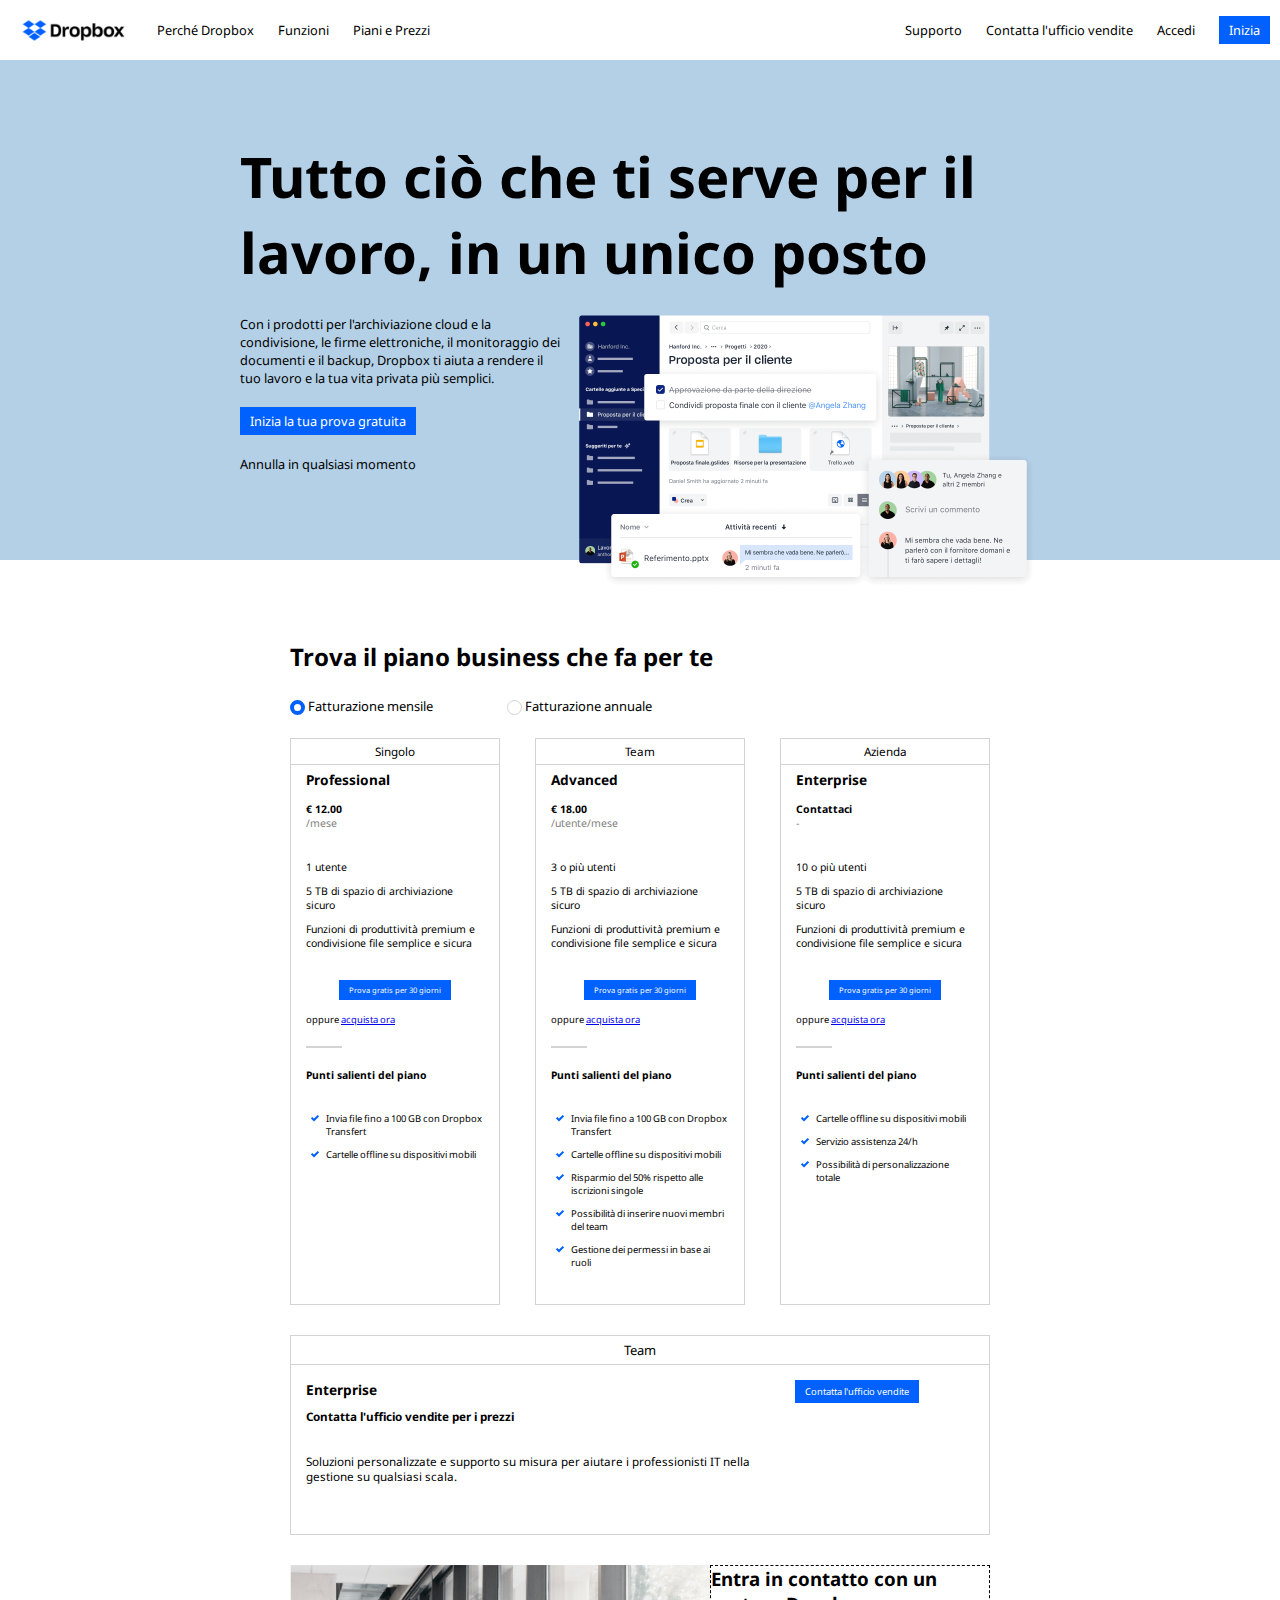
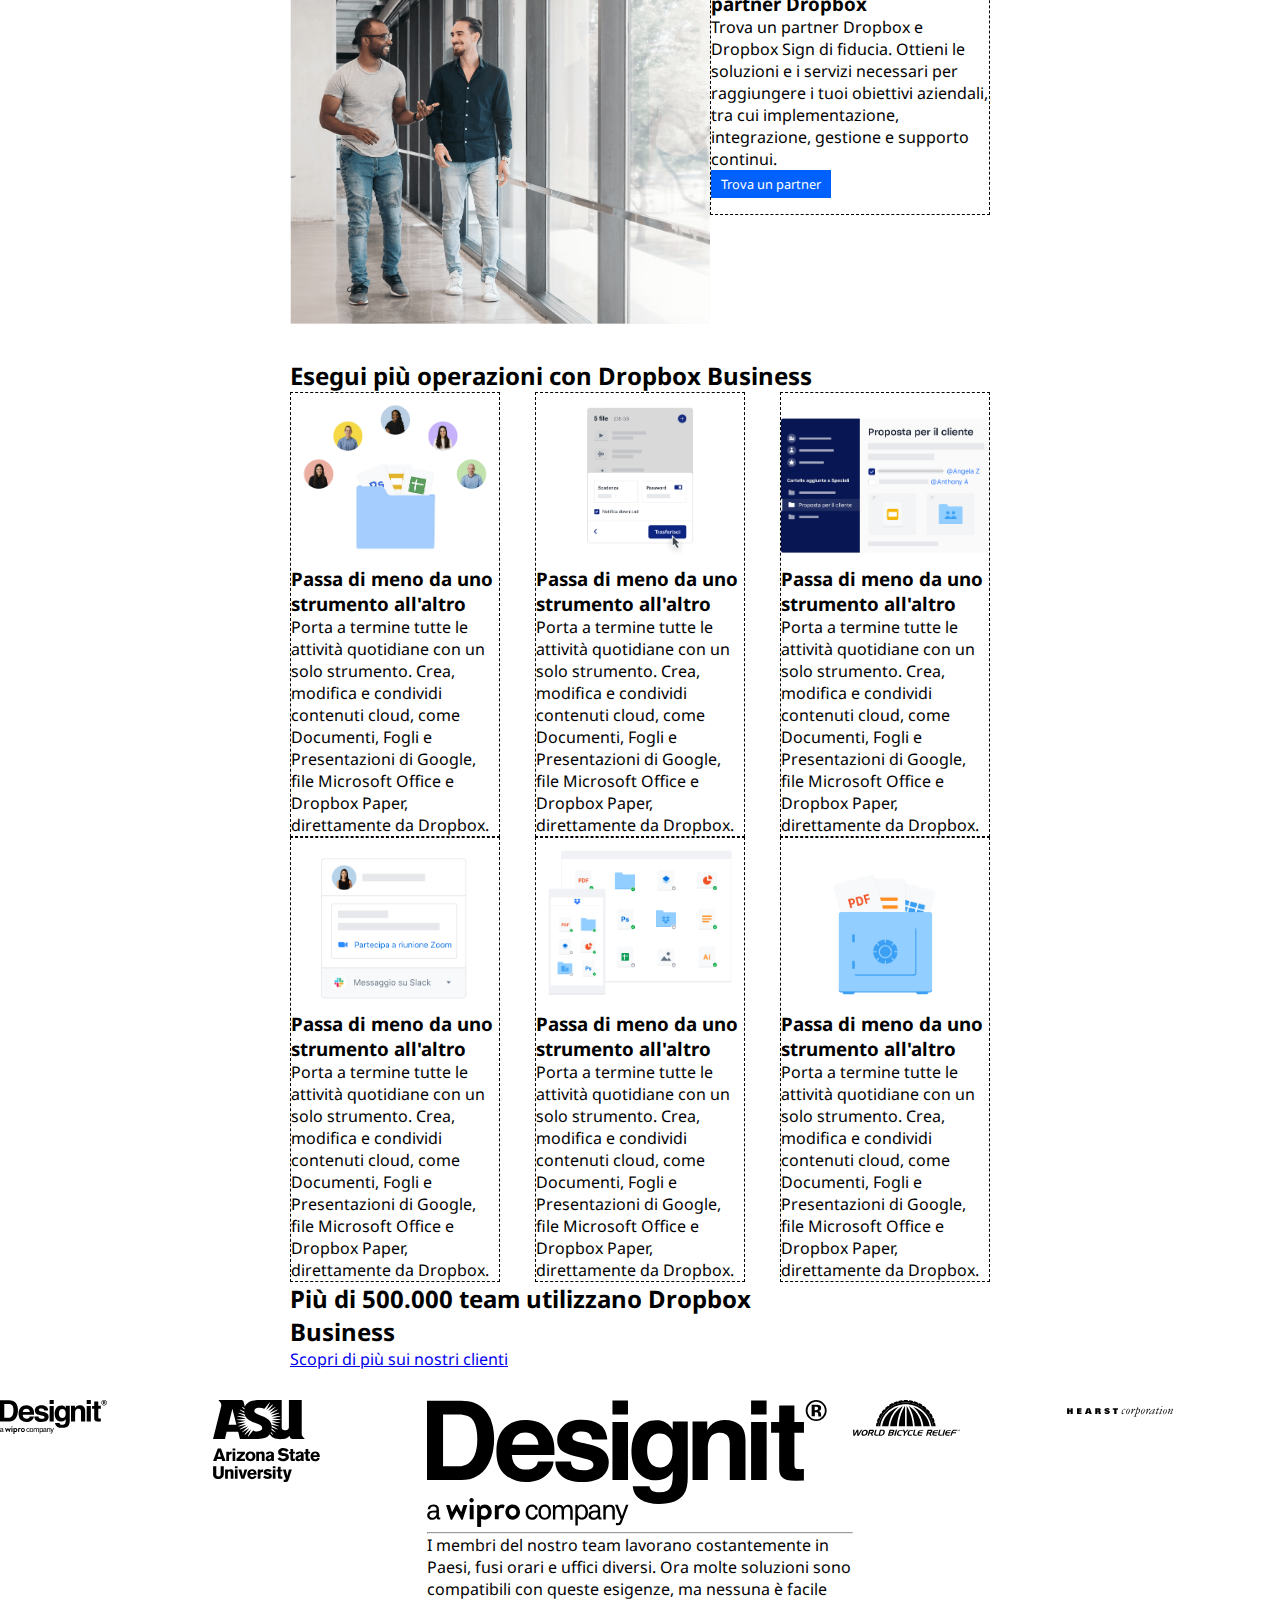
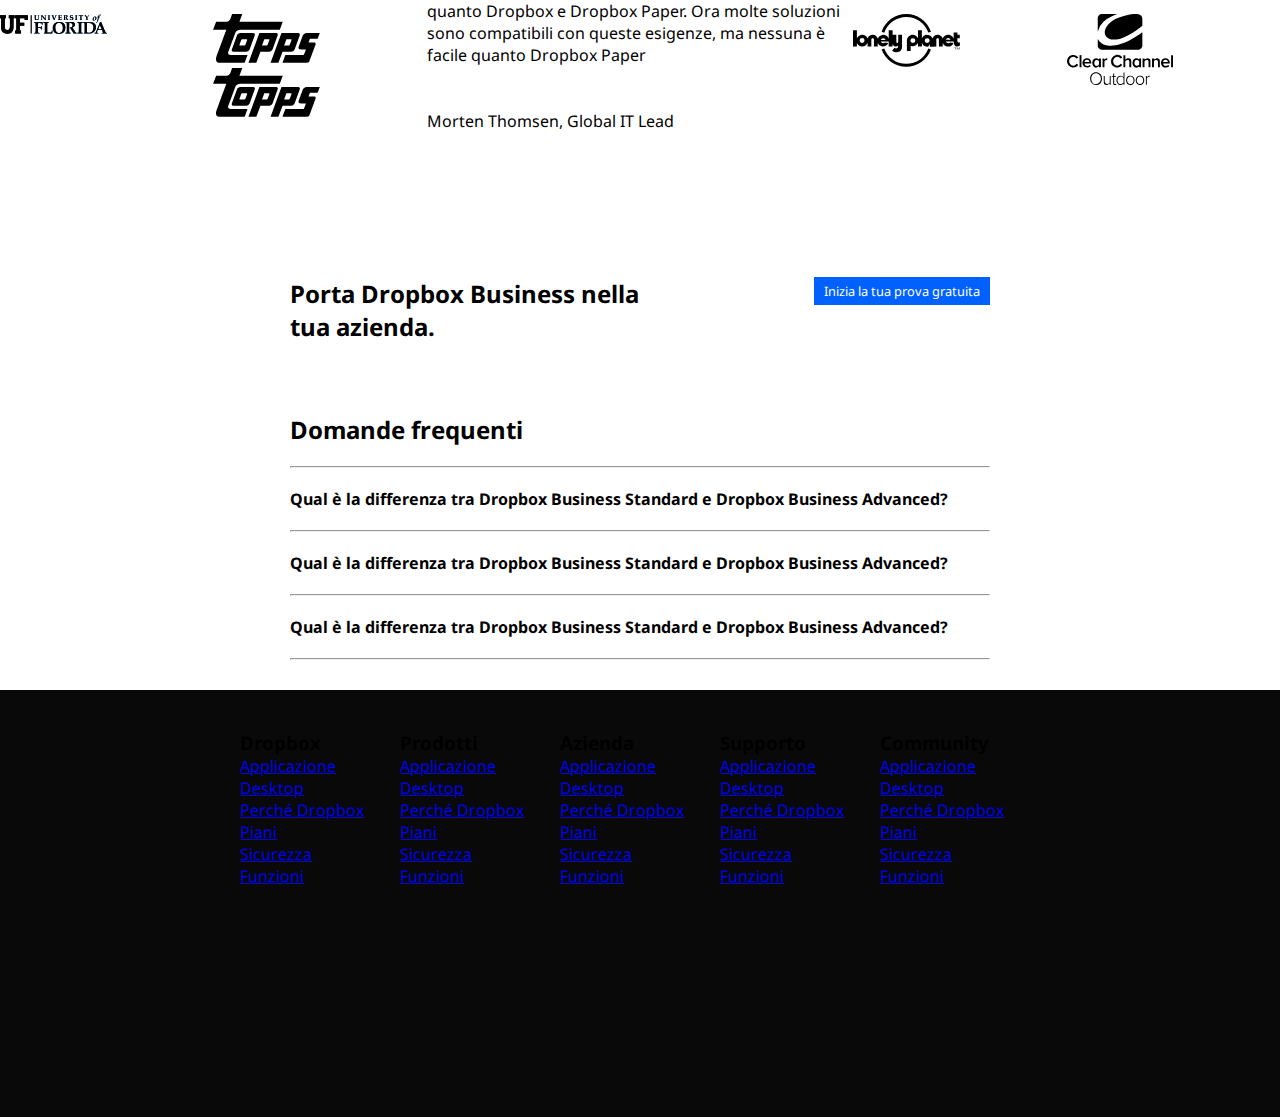
==== commit e8be2a30: "Update Section plan" ====
--- a/index.html
+++ b/index.html
@@ -17,7 +17,7 @@
 
         <title>Dropbox</title>
     </head>
-    <body class="debug">
+    <body> <!--class="debug"-->
 
         <header class="width100">   <!--HEADER-->
             <div class="flex-container">
@@ -64,7 +64,7 @@
                             </p>
                             <a class="button-link" href="#">Inizia la tua prova gratuita</a>
                             <p>Annulla in qualsiasi momento</p>
-                            <a id="arrow" href="#">
+                            <a id="arrow" href="#FAQ">
                                 <i class="fa-solid fa-arrow-down"></i>
                             </a>
                         </div>
@@ -76,40 +76,46 @@
             </section>
 
             <section class="one-section">   <!--SEZIONE 1 / Trova il piano business-->
-                <div class="container600">
+                <div class="container700">
                     <h2>Trova il piano business che fa per te</h2>
-                    <div>
-                        <span>Fatturazione mensile</span>
-                        <span>Fatturazione annuale</span>   <!--Add Text-indent-->
+                    <div id="fatturazione">
+                        <div>
+                            <span id="radio-button-border" class="radio-button"></span>
+                            <span>Fatturazione mensile</span>
+                        </div>
+                        <div>
+                            <span class="radio-button"></span>
+                            <span>Fatturazione annuale</span>
+                        </div>
                     </div>
                     <div class="flex-container">
-                        <div class="column">
-                            <div>
+                        <div class="column border-gray">
+                            <div class="column-top border-bottom-gray">
                                 <i class="fa-solid fa-user"></i>
                                 <span>Singolo</span>
                             </div>
-                            <div>
+                            <div class="column-bottom">
                                 <h3>Professional</h3>
                                 <div>
-                                    <span>&euro; 12.00</span>
+                                    <span><strong>&euro; 12.00</strong></span>
                                     <br>
-                                    <span>/mese</span>
-                                </div>
-                                <div>
-                                    <div>
-                                        <i class="fa-solid fa-user"></i>
-                                        <span>1 utente</span>
-                                    </div>
-                                    <div>
-                                        <i class="fa-solid fa-folder"></i>
-                                        <span>5 TB di spazio di archiviazione sicuro</span>
-                                    </div>
-                                    <div>
-                                        <i class="fa-solid fa-share-nodes"></i>
-                                        <span>Funzioni di produttività premium e condivisione file semplice e sicura</span>
-                                    </div>
+                                    <span class="month">/mese</span>
+                                </div>
+                                <div class="column-block">
+                                    <ul>
+                                        <li>
+                                            <i class="fa-solid fa-user"></i> 1 utente
+                                        </li>
+                                        <li>
+                                            <i class="fa-solid fa-folder"></i> 5 TB di spazio di archiviazione sicuro
+                                        </li>
+                                        <li>
+                                            <i class="fa-solid fa-share-nodes"></i> Funzioni di produttività premium e condivisione file semplice e sicura
+                                        </li>
+                                    </ul>
                                     <div>
                                         <a class="button-link" href="#">Prova gratis per 30 giorni</a>
+                                        <br>
                                         <span>oppure <a href="#">acquista ora</a></span>
                                     </div>
                                     <hr>
@@ -123,33 +129,34 @@
                                 </div>
                             </div>
                         </div>
-                        <div class="column">
-                            <div>
-                                <i class="fa-solid fa-user"></i>
-                                <span>Singolo</span>
-                            </div>
-                            <div>
-                                <h3>Professional</h3>
+                        <div class="column border-gray">
+                            <div class="column-top border-bottom-gray">
+                                <i class="fa-solid fa-users"></i>
+                                <span>Team</span>
+                            </div>
+                            <div class="column-bottom">
+                                <h3>Advanced</h3>
                                 <div>
-                                    <span>&euro; 12.00</span>
+                                    <span><strong>&euro; 18.00</strong></span>
                                     <br>
-                                    <span>/mese</span>
-                                </div>
-                                <div>
-                                    <div>
-                                        <i class="fa-solid fa-user"></i>
-                                        <span>1 utente</span>
-                                    </div>
-                                    <div>
-                                        <i class="fa-solid fa-folder"></i>
-                                        <span>5 TB di spazio di archiviazione sicuro</span>
-                                    </div>
-                                    <div>
-                                        <i class="fa-solid fa-share-nodes"></i>
-                                        <span>Funzioni di produttività premium e condivisione file semplice e sicura</span>
-                                    </div>
+                                    <span class="month">/utente/mese</span>
+                                </div>
+                                <div class="column-block">
+                                    <ul>
+                                        <li>
+                                            <i class="fa-solid fa-users"></i> 3 o più utenti
+                                        </li>
+                                        <li>
+                                            <i class="fa-solid fa-folder"></i> 5 TB di spazio di archiviazione sicuro
+                                        </li>
+                                        <li>
+                                            <i class="fa-solid fa-share-nodes"></i> Funzioni di produttività premium e condivisione file semplice e
+                                            sicura
+                                        </li>
+                                    </ul>
                                     <div>
                                         <a class="button-link" href="#">Prova gratis per 30 giorni</a>
+                                        <br>
                                         <span>oppure <a href="#">acquista ora</a></span>
                                     </div>
                                     <hr>
@@ -165,33 +172,35 @@
                                     </div>
                                 </div>
                             </div>
-                        </div><div class="column">
-                            <div>
-                                <i class="fa-solid fa-user"></i>
-                                <span>Singolo</span>
-                            </div>
-                            <div>
-                                <h3>Professional</h3>
+                        </div>
+                        <div class="column border-gray">
+                            <div class="column-top border-bottom-gray">
+                                <i class="fa-solid fa-building"></i>
+                                <span>Azienda</span>
+                            </div>
+                            <div class="column-bottom">
+                                <h3>Enterprise</h3>
                                 <div>
-                                    <h6>&euro; 12.00</h6>
+                                    <span><strong>Contattaci</strong></span>
                                     <br>
-                                    <span>/mese</span>
-                                </div>
-                                <div>
-                                    <div>
-                                        <i class="fa-solid fa-user"></i>
-                                        <span>1 utente</span>
-                                    </div>
-                                    <div>
-                                        <i class="fa-solid fa-folder"></i>
-                                        <span>5 TB di spazio di archiviazione sicuro</span>
-                                    </div>
-                                    <div>
-                                        <i class="fa-solid fa-share-nodes"></i>
-                                        <span>Funzioni di produttività premium e condivisione file semplice e sicura</span>
-                                    </div>
+                                    <span class="month">-</span>
+                                </div>
+                                <div class="column-block">
+                                    <ul>
+                                        <li>
+                                            <i class="fa-solid fa-user"></i> 10 o più utenti
+                                        </li>
+                                        <li>
+                                            <i class="fa-solid fa-folder"></i> 5 TB di spazio di archiviazione sicuro
+                                        </li>
+                                        <li>
+                                            <i class="fa-solid fa-share-nodes"></i> Funzioni di produttività premium e condivisione file semplice e
+                                            sicura
+                                        </li>
+                                    </ul>
                                     <div>
                                         <a class="button-link" href="#">Prova gratis per 30 giorni</a>
+                                        <br>
                                         <span>oppure <a href="#">acquista ora</a></span>
                                     </div>
                                     <hr>
@@ -207,18 +216,18 @@
                             </div>
                         </div>
                     </div>
-                    <div class="enterprise">
-                        <div>
+                    <div class="enterprise border-gray">
+                        <div class="column-bottom border-bottom-gray">
                             <i class="fa-solid fa-building"></i>
                             <span>Team</span>
                         </div>
-                        <div>
-                            <div>
+                        <div class="flex-container">
+                            <div class="column-left">
                                 <h3>Enterprise</h3>
-                                <h6>Contatta l'ufficio vendite per i prezzi</h6>
+                                <span><strong>Contatta l'ufficio vendite per i prezzi</strong></span>
                                 <p>Soluzioni personalizzate e supporto su misura per aiutare i professionisti IT nella gestione su qualsiasi scala.</p>
                             </div>
-                            <div>
+                            <div class="column-right">
                                 <a class="button-link" href="#">Contatta l'ufficio vendite</a>
                             </div>
                         </div>
@@ -227,7 +236,7 @@
             </section>
 
             <section class="two-section">   <!--SEZIONE 2 / img con testo-->
-                <div class="container600 clearfix">
+                <div class="container700 clearfix">
                     <div>
                         <img class="img-width100" src="img/partner.png" alt="partner Dropbox">
                     </div>
@@ -242,7 +251,7 @@
             </section>
 
             <section class="three-section"> <!--SEZIONE 3 / card-->
-                <div class="container600">
+                <div class="container700">
                     <h2>Esegui più operazioni con Dropbox Business</h2>
                     <div class="flex-container">
                         <div class="card">
@@ -341,7 +350,7 @@
                         </div>
                     </div>
                 </div>
-                <div class="five-section-bottom container600 flex-container">
+                <div class="five-section-bottom container700 flex-container">
                     <div>
                         <h2>Porta Dropbox Business nella tua azienda.</h2>
                     </div>
@@ -351,8 +360,8 @@
                 </div>
             </section>
 
-            <section class="six-section">
-                <div class="container600">
+            <section id="FAQ" class="six-section">
+                <div class="container700">
                     <h2>Domande frequenti</h2>
                     <hr>
                     <p><strong>Qual è la differenza tra Dropbox Business Standard e Dropbox Business Advanced?</strong>
--- a/css/style.css
+++ b/css/style.css
@@ -19,8 +19,8 @@
     margin: 0 auto;
 }
 
-.container600 {
-    max-width: 600px;
+.container700 {
+    max-width: 700px;
     margin: 0 auto;
 }
 
@@ -146,20 +146,129 @@
     color: black;
     font-size: 2.5em;
 }
-
+ /* ONE SECTION / Trova il piano business che fa per te */
 
 section.one-section {
     margin-top: 80px;
 }
 
+.one-section .container700 h2,
+.one-section .container700 #fatturazione{
+    padding-bottom: 22px;
+}
+#fatturazione > div{
+    display: inline-block;
+    padding-right: 70px;
+    line-height: 20px;
+    vertical-align: middle;
+}
+.radio-button{
+    display: inline-block;
+    width: 15px;
+    height: 15px;
+    border: 1.5px solid lightgray;
+    border-radius: 50%;
+    line-height: 20px;
+    vertical-align: middle;
+}
+
+#radio-button-border{
+    border: 4px solid #0061ff;
+}
+.one-section .container700 div{
+    font-size: 0.9em;
+}
+.border-gray {
+    border: 1px solid lightgray;
+}
+
+.border-bottom-gray{
+    border-bottom: 1px solid lightgray;
+    text-align: center;
+}
+.one-section div.flex-container {
+    justify-content: space-between;
+}
+
+.month{
+    color: gray;
+}
+
+.column-top,
+.column-bottom,
+.column-right,
+.column-left{
+    padding: 5px 15px;
+}
+
+.column-bottom h3,
+.column-bottom div{
+    margin-bottom: 13px;
+}
+.column-block ul{
+    margin: 25px 0;
+}
+
+.column-block ul li {
+    list-style: none;
+    padding: 5px 0;
+}
+.column-block div ul li{
+    padding: 5px 0;
+    list-style: url('../img/checkmark.svg');
+    margin-left: 20px;
+}
+
+.column-block div a.button-link{
+    display: block;
+    width: fit-content;
+    margin: 0 auto;
+}
+
+.column-block div:last-of-type{
+    margin-top: 20px;
+}
+
+.column-block h6{
+    font-size: 1.1em;
+}
+
 div.column {
-    width: 250px;
-    min-height: 250px;
+    max-width: 30%;
+    min-height: 250px;
+}
+.column hr{
+    margin-top: 20px;
+    border: 1px solid lightgray;
+    background-color: lightgray;
+    width: 20%;
 }
 
 div.enterprise{
     width: 100%;
     min-height: 200px;
+    margin-top: 30px;
+}
+
+.enterprise div.flex-container{
+    justify-content: space-between;
+}
+
+.column-left{
+    margin-top: 10px;
+    width: 70%;
+}
+
+.column-right{
+    margin-top: 10px;
+    width: 30%;
+}
+
+.column-left h3{
+    margin-bottom: 10px;
+}
+
+.column-left p{
     margin-top: 30px;
 }
 
@@ -258,7 +367,7 @@
 
 /* REGOLE DEBUG */
 .debug .container800,
-.debug .container600,
+.debug .container700,
 .debug .width100,
 .debug section{
     background-color: #ccc;
@@ -276,14 +385,9 @@
     border: 1px dashed black;
 }
 
-.debug section.one-section div.container600{
+.debug section.one-section div.container700{
     border: 1px dashed black;
     min-height: 800px;
-}
-
-.debug section.one-section div:first-of-type .flex-container{
-    background-color: aquamarine;
-    justify-content: space-between;
 }
 
 .debug section.one-section div.column{
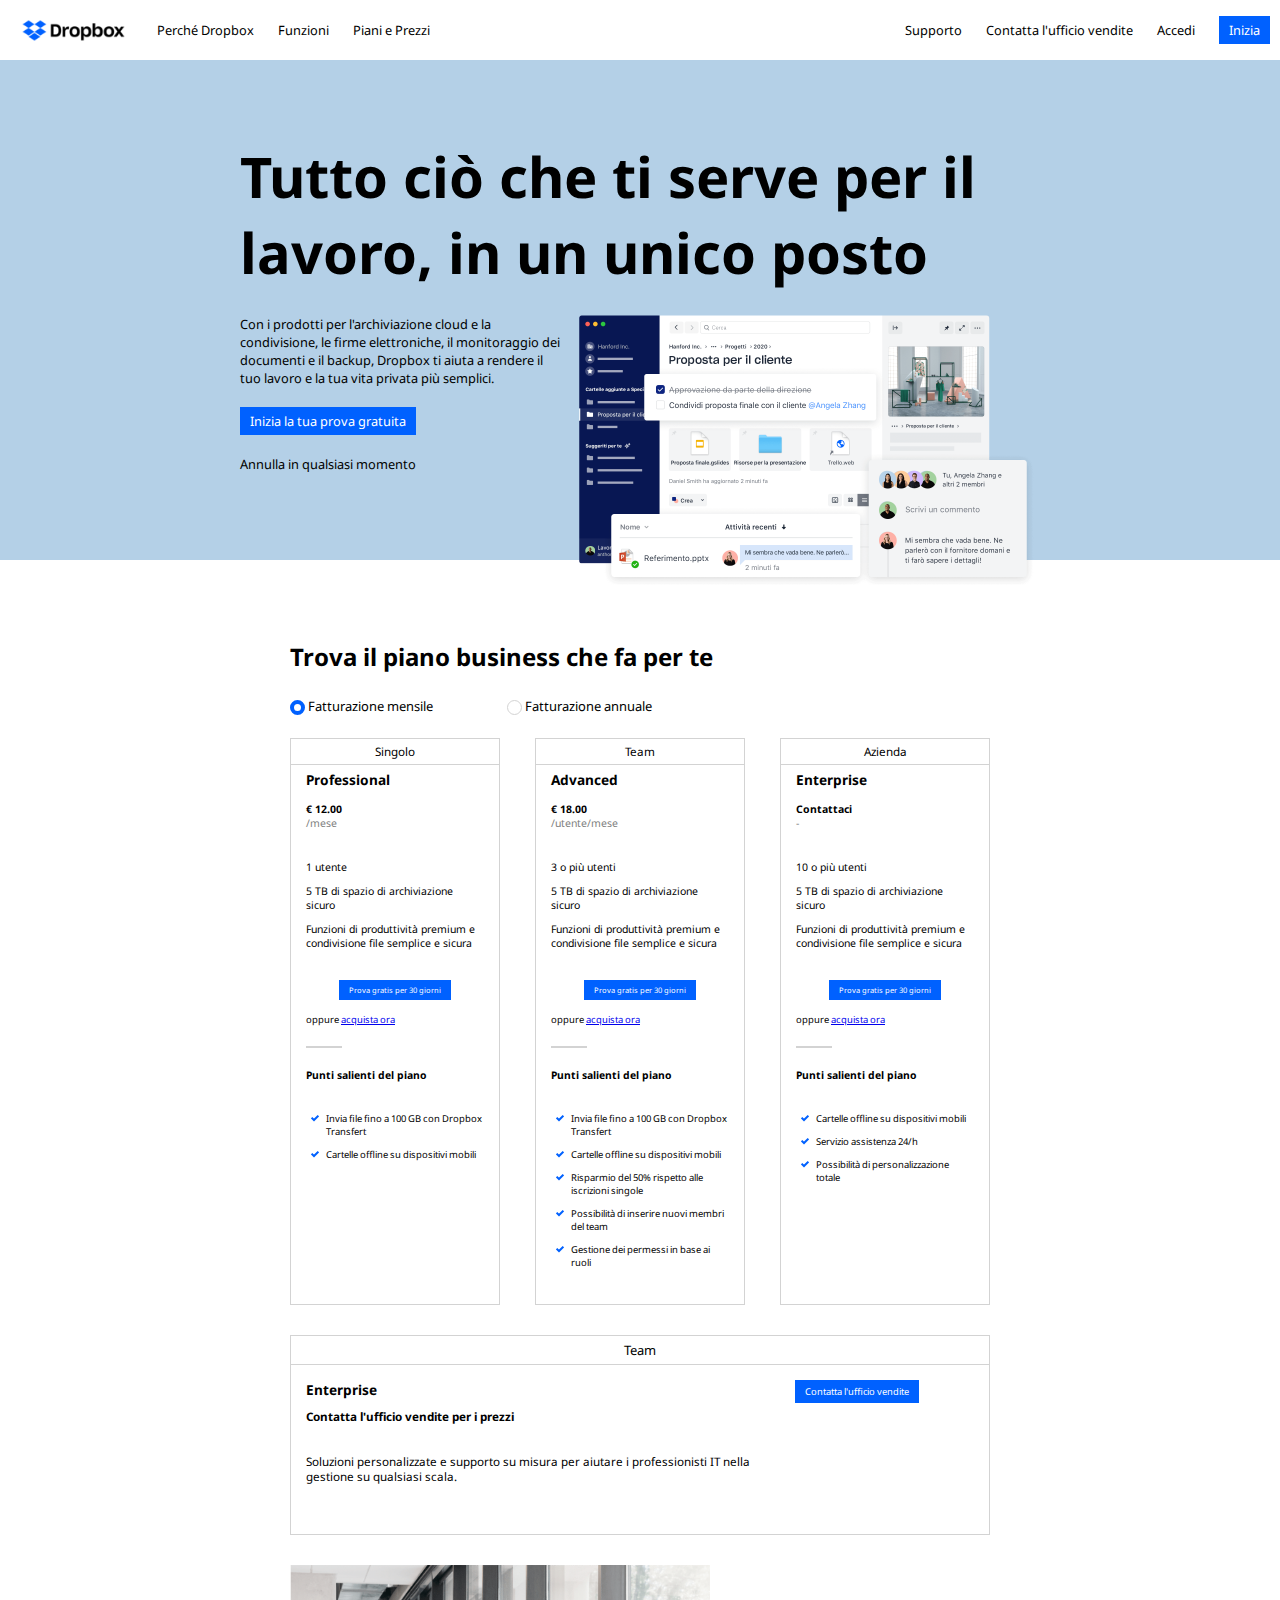
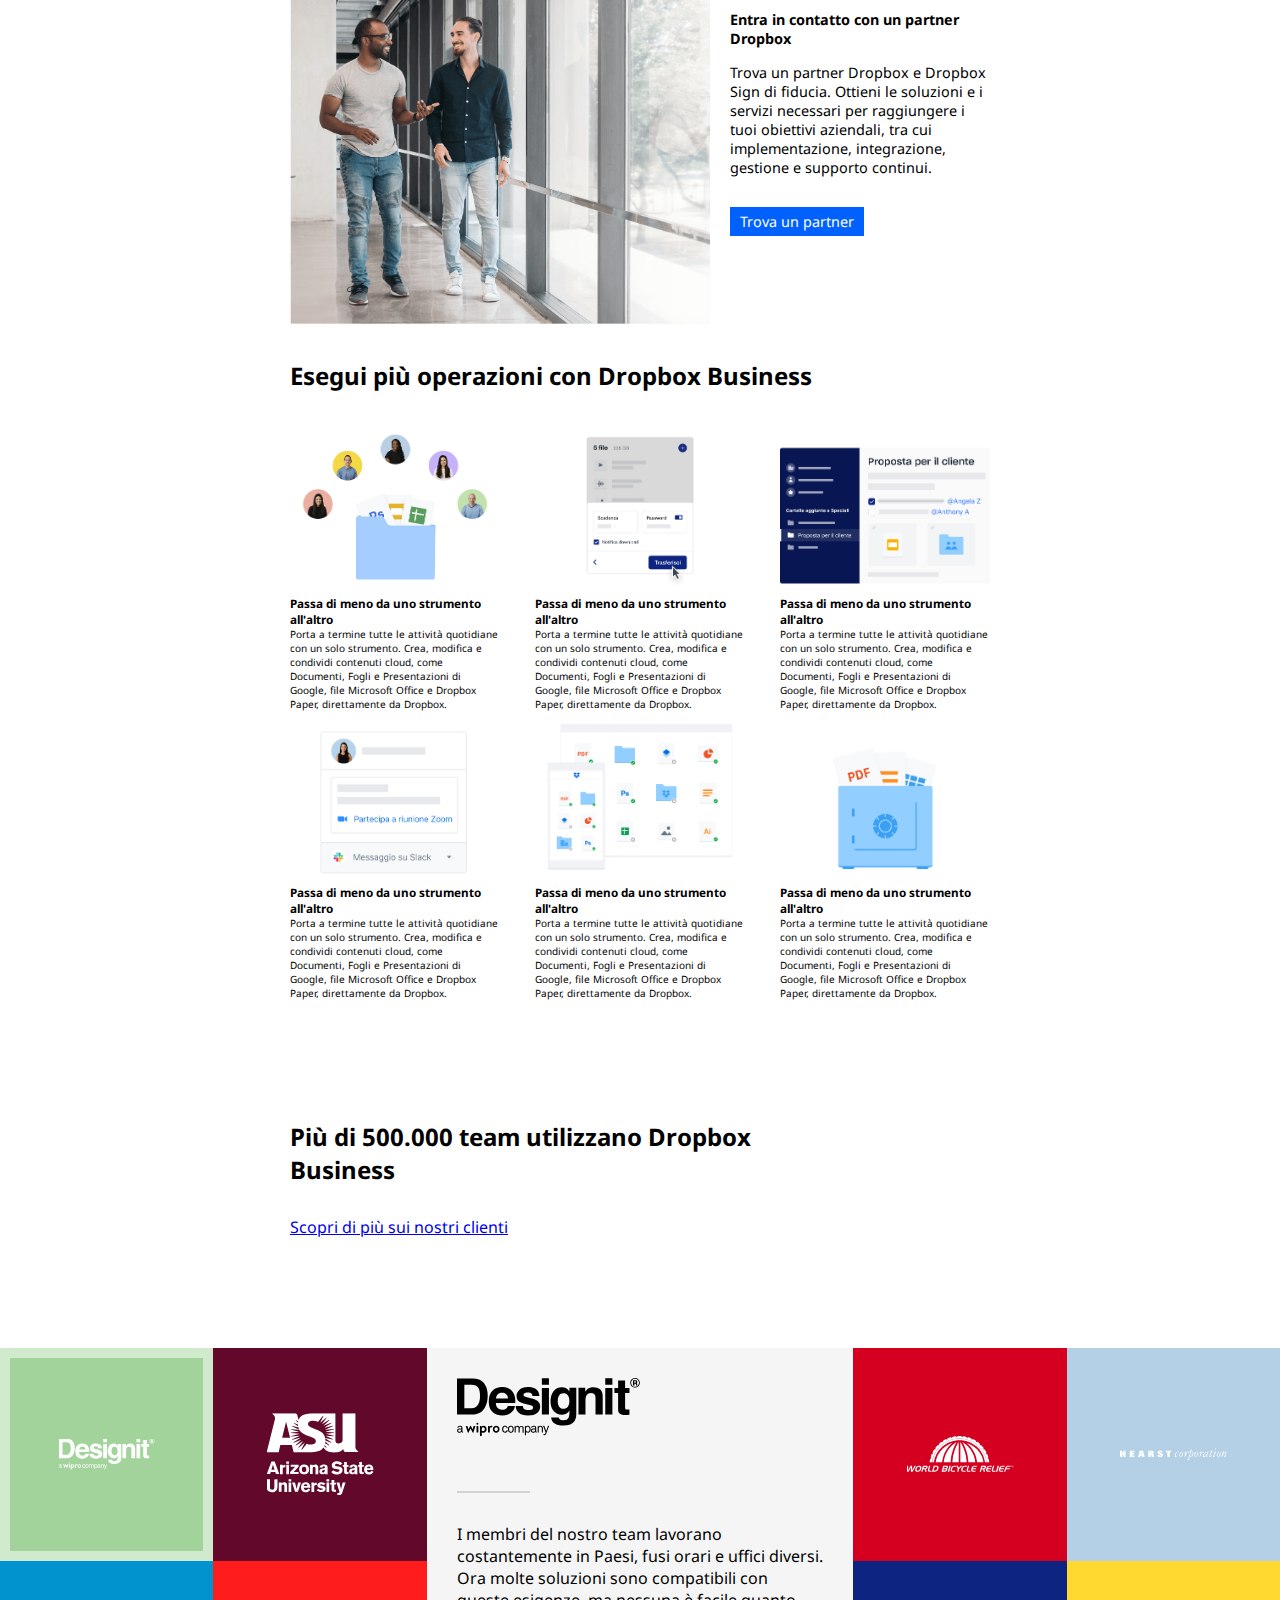
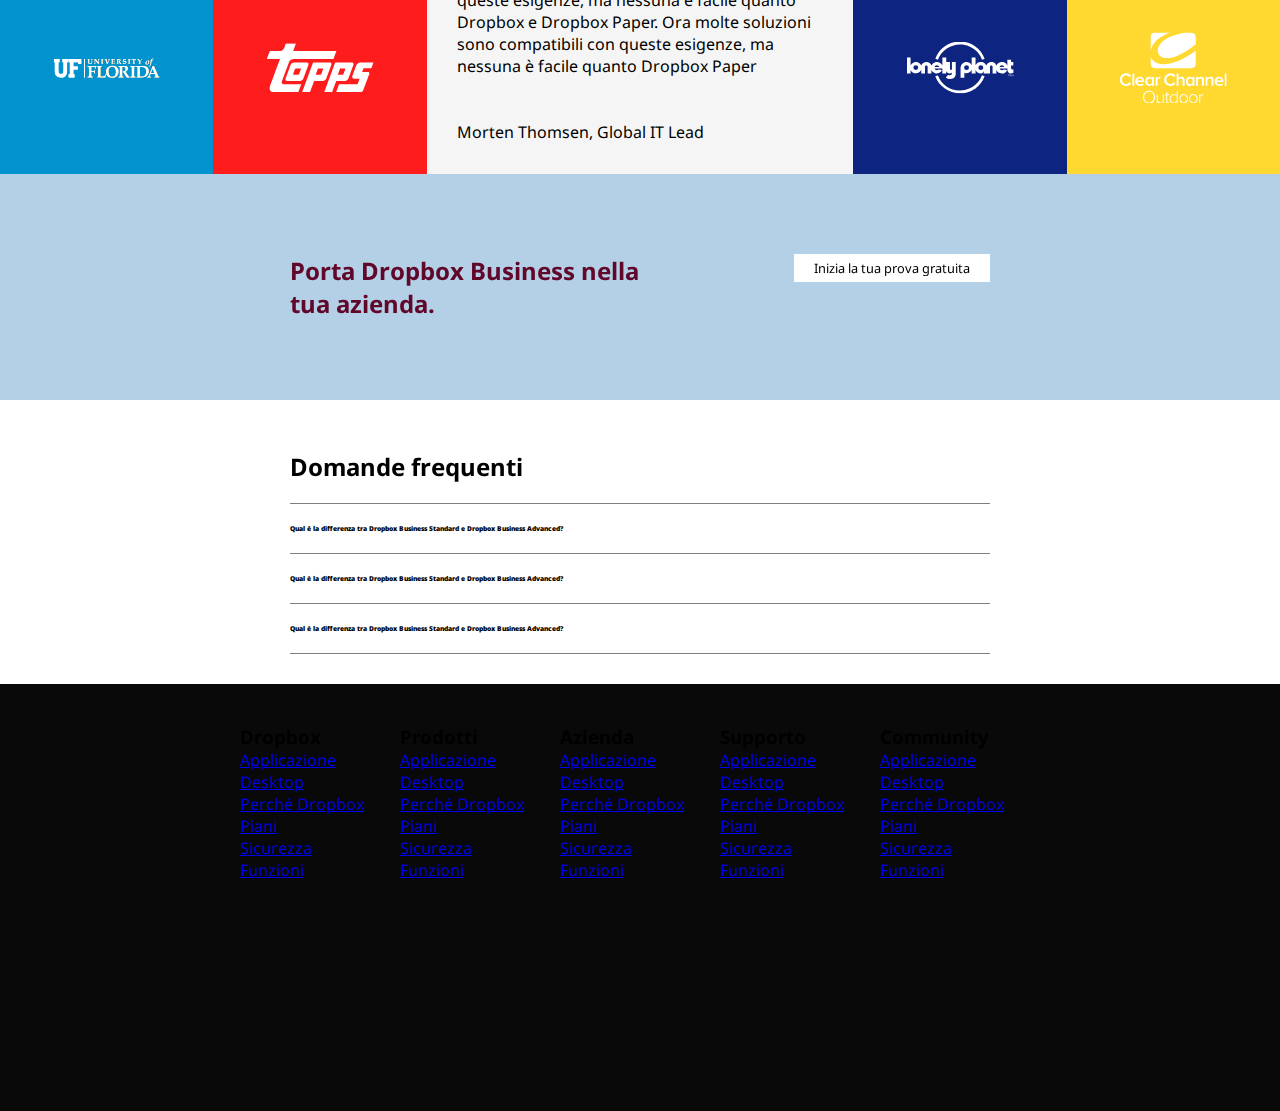
==== commit fe14b9b2: "Update main" ====
--- a/index.html
+++ b/index.html
@@ -118,7 +118,7 @@
                                         <br>
                                         <span>oppure <a href="#">acquista ora</a></span>
                                     </div>
-                                    <hr>
+                                    <hr class="short-hr">
                                     <div>
                                         <h6>Punti salienti del piano</h6>
                                         <ul>
@@ -159,7 +159,7 @@
                                         <br>
                                         <span>oppure <a href="#">acquista ora</a></span>
                                     </div>
-                                    <hr>
+                                    <hr class="short-hr">
                                     <div>
                                         <h6>Punti salienti del piano</h6>
                                         <ul>
@@ -203,7 +203,7 @@
                                         <br>
                                         <span>oppure <a href="#">acquista ora</a></span>
                                     </div>
-                                    <hr>
+                                    <hr class="short-hr">
                                     <div>
                                         <h6>Punti salienti del piano</h6>
                                         <ul>
@@ -240,7 +240,7 @@
                     <div>
                         <img class="img-width100" src="img/partner.png" alt="partner Dropbox">
                     </div>
-                    <div>
+                    <div id="partner-section">
                         <h3>Entra in contatto con un partner Dropbox</h3>
                         <p>
                             Trova un partner Dropbox e Dropbox Sign di fiducia. Ottieni le soluzioni e i servizi necessari per raggiungere i tuoi obiettivi aziendali, tra cui implementazione, integrazione, gestione e supporto continui.
@@ -306,24 +306,22 @@
             <section class="five-section">
                 <div class="five-section-top flex-container">
                     <div class="left">
-                        <div class="card-brands">
+                        <div id="designit" class="card-brands">
                             <img class="brand-logo img-width50" src="img/designit.svg" alt="designit">
                         </div>
-                        <div class="card-brands">
+                        <div id="arizona" class="card-brands">
                             <img class="brand-logo img-width50" src="img/arizona_state_university.svg" alt="arizona univerisity">
                         </div>
-                        <div class="card-brands">
+                        <div id="florida" class="card-brands">
                             <img class="brand-logo img-width50" src="img/university_of_florida.svg" alt="florida university">
                         </div>
-                        <div class="card-brands">
-                            
+                        <div id="topps" class="card-brands">
                             <img class="brand-logo img-width50" src="img/topps.svg" alt="topps">
-                            <img class="brand-logo img-width50" src="img/topps.svg" alt="topps">
                         </div>
                     </div>
                     <div class="card-brands-center">
-                        <img src="img/designit.svg" alt="">
-                        <hr>
+                        <img class="img-width50" src="img/designit.svg" alt="">
+                        <hr class="short-hr">
                         <p>I membri del nostro team lavorano costantemente in Paesi, fusi orari e uffici diversi. Ora molte soluzioni sono compatibili con queste esigenze, ma nessuna è facile quanto Dropbox e Dropbox Paper. Ora molte soluzioni sono compatibili con queste esigenze, ma nessuna è facile quanto Dropbox Paper
                             <br>
                             <br>
@@ -332,19 +330,19 @@
                         </p>
                     </div>
                     <div class="right">
-                        <div class="card-brands">
+                        <div id="bicycle" class="card-brands">
                             <img class="brand-logo img-width50" src="img/world_bicycle_relief.svg" alt="world bicycle relief">
 
                         </div>
-                        <div class="card-brands">
+                        <div id="hearst" class="card-brands">
                             <img class="brand-logo img-width50" src="img/hearst_corp.svg" alt="hearst corp">
 
                         </div>
-                        <div class="card-brands">
+                        <div id="planet" class="card-brands">
                             <img class="brand-logo img-width50" src="img/lonely_planet.svg" alt="lonely planet">
 
                         </div>
-                        <div class="card-brands">
+                        <div id="channel" class="card-brands">
                             <img class="brand-logo img-width50" src="img/clear_channel.svg" alt="clear channel">
 
                         </div>
@@ -363,19 +361,23 @@
             <section id="FAQ" class="six-section">
                 <div class="container700">
                     <h2>Domande frequenti</h2>
-                    <hr>
-                    <p><strong>Qual è la differenza tra Dropbox Business Standard e Dropbox Business Advanced?</strong>
+                    <div class="box-faq clearfix">
+                        <h6><strong>Qual è la differenza tra Dropbox Business Standard e Dropbox Business Advanced?</strong>
+                        </h6>
                         <i class="fa-solid fa-chevron-down"></i>
-                    </p> <!--AGGIUNGERE FLOAT PER LA FRECCIA???-->
-                    <hr>
-                    <p><strong>Qual è la differenza tra Dropbox Business Standard e Dropbox Business Advanced?</strong>
+                    </div>
+
+                    <div class="box-faq clearfix">
+                        <h6><strong>Qual è la differenza tra Dropbox Business Standard e Dropbox Business Advanced?</strong>
+                        </h6>
                         <i class="fa-solid fa-chevron-down"></i>
-                    </p>
-                    <hr>
-                    <p><strong>Qual è la differenza tra Dropbox Business Standard e Dropbox Business Advanced?</strong>
+                    </div>
+
+                    <div class="box-faq clearfix">
+                        <h6><strong>Qual è la differenza tra Dropbox Business Standard e Dropbox Business Advanced?</strong>
+                        </h6>
                         <i class="fa-solid fa-chevron-down"></i>
-                    </p>
-                    <hr>
+                    </div>
                 </div>
             </section>
         </main>
--- a/css/style.css
+++ b/css/style.css
@@ -237,7 +237,7 @@
     max-width: 30%;
     min-height: 250px;
 }
-.column hr{
+.short-hr{
     margin-top: 20px;
     border: 1px solid lightgray;
     background-color: lightgray;
@@ -286,7 +286,15 @@
     width: 40%;
     min-height: 250px;
     float: left;
-}
+    padding: 30px 0 0 20px;
+}
+
+#partner-section > *{
+    margin: 15px 0;
+    font-size: 0.9em;
+}
+
+
 div.clearfix::after{
     clear: both;
     display: table;
@@ -296,17 +304,27 @@
 section.three-section div.flex-container{
     flex-wrap: wrap;
     justify-content: space-between;
+    padding: 30px 0;
 }
 
 section.three-section div.card{
     max-width: 30%;
     min-height: 250px;
-    border: 1px dashed black;
+    font-size:x-small;
+}
+
+.three-section .container500{
+    padding: 90px 0 80px 0;
+} 
+
+.three-section .container500 h2{
+    margin-bottom: 30px;
 }
 
 section.five-section{
     max-width: 100vw;
     min-height: calc(100vw / 3);
+    background-color: #b4d0e7;
 }
 div.five-section-top{
     justify-content: center;
@@ -326,6 +344,57 @@
 .card-brands{
     width: calc(100% / 2);
     height: calc(100vw / 6);
+    position: relative;
+}
+
+.card-brands img{
+    position: absolute;
+    top: 50%;
+    left: 50%;
+    transform: translate(-50%, -50%);
+    filter: invert(1);
+}
+
+.card-brands-center{
+    padding: 30px;
+    background-color: #f5f5f5;
+}
+
+.card-brands-center > *{
+    margin-bottom: 30px;
+}
+
+#designit{
+    background-color: #a2d39b;
+    border: 10px solid #d1e9cd;
+}
+
+#arizona{
+    background-color: #61082b;
+}
+
+#florida{
+    background-color: #0093ce;
+}
+
+#topps{
+    background-color: #ff1c1c;
+}
+
+#bicycle{
+    background-color: #d5001f;
+}
+
+#hearst{
+    background-color: #b4d0e7;
+}
+
+#planet{
+    background-color: #0d2481;
+}
+
+#channel{
+    background-color: #ffd830;
 }
 
 .card-brands-center{
@@ -333,8 +402,20 @@
 }
 
 div.five-section-bottom.flex-container{
-    margin: 50px auto;
+    padding: 80px 0;
     justify-content: space-between;
+    margin: 0 auto;
+}
+
+.five-section-bottom h2{
+    color: #60072a;
+}
+
+.five-section-bottom a{
+    background-color: white;
+    color:  black;
+    padding-left: 20px;
+    padding-right: 20px;
 }
 
 div.five-section-bottom > div:first-child{
@@ -344,9 +425,26 @@
         max-width: 45%;
 }
 
-section.six-section div p,
-section.six-section div h2{
+section.six-section div h2,
+section.six-section div .box-faq{
+    border-bottom: 1px solid gray;
     padding: 20px 0px;
+}
+.box-faq{
+    font-size: 10px;
+}
+.box-faq h6{
+    float: left;
+}
+
+.box-faq i {
+    float: right;
+}
+
+.box-faq.clearfix::after{
+    content: '';
+    clear: both;
+    display: table;
 }
 
 /* FOOTER */
@@ -403,10 +501,6 @@
     border: 1px dashed black;
 }
 
-section.two-section div.clearfix div:last-child{
-    border: 1px dashed black;
-}
-
 .debug section.five-section div.left div.card-brands{
     background-color: red;
     border: 1px dashed black;
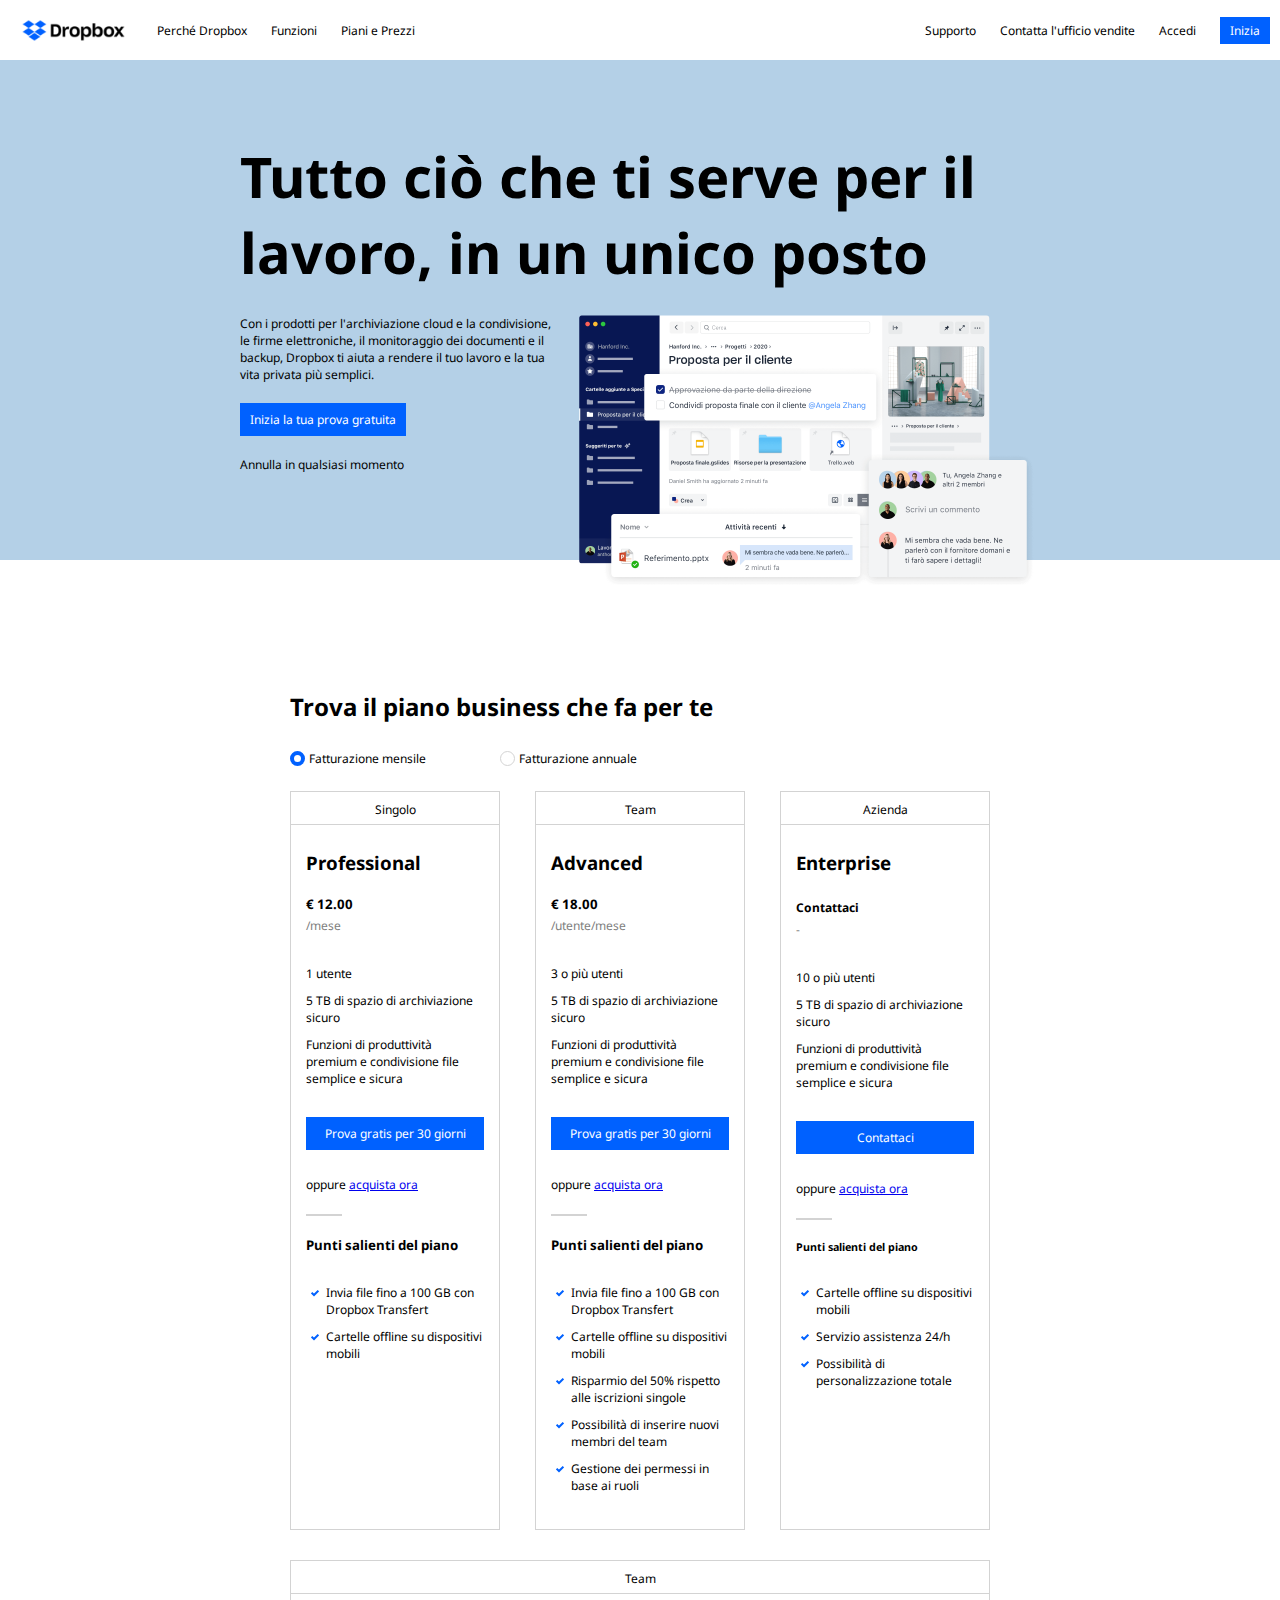
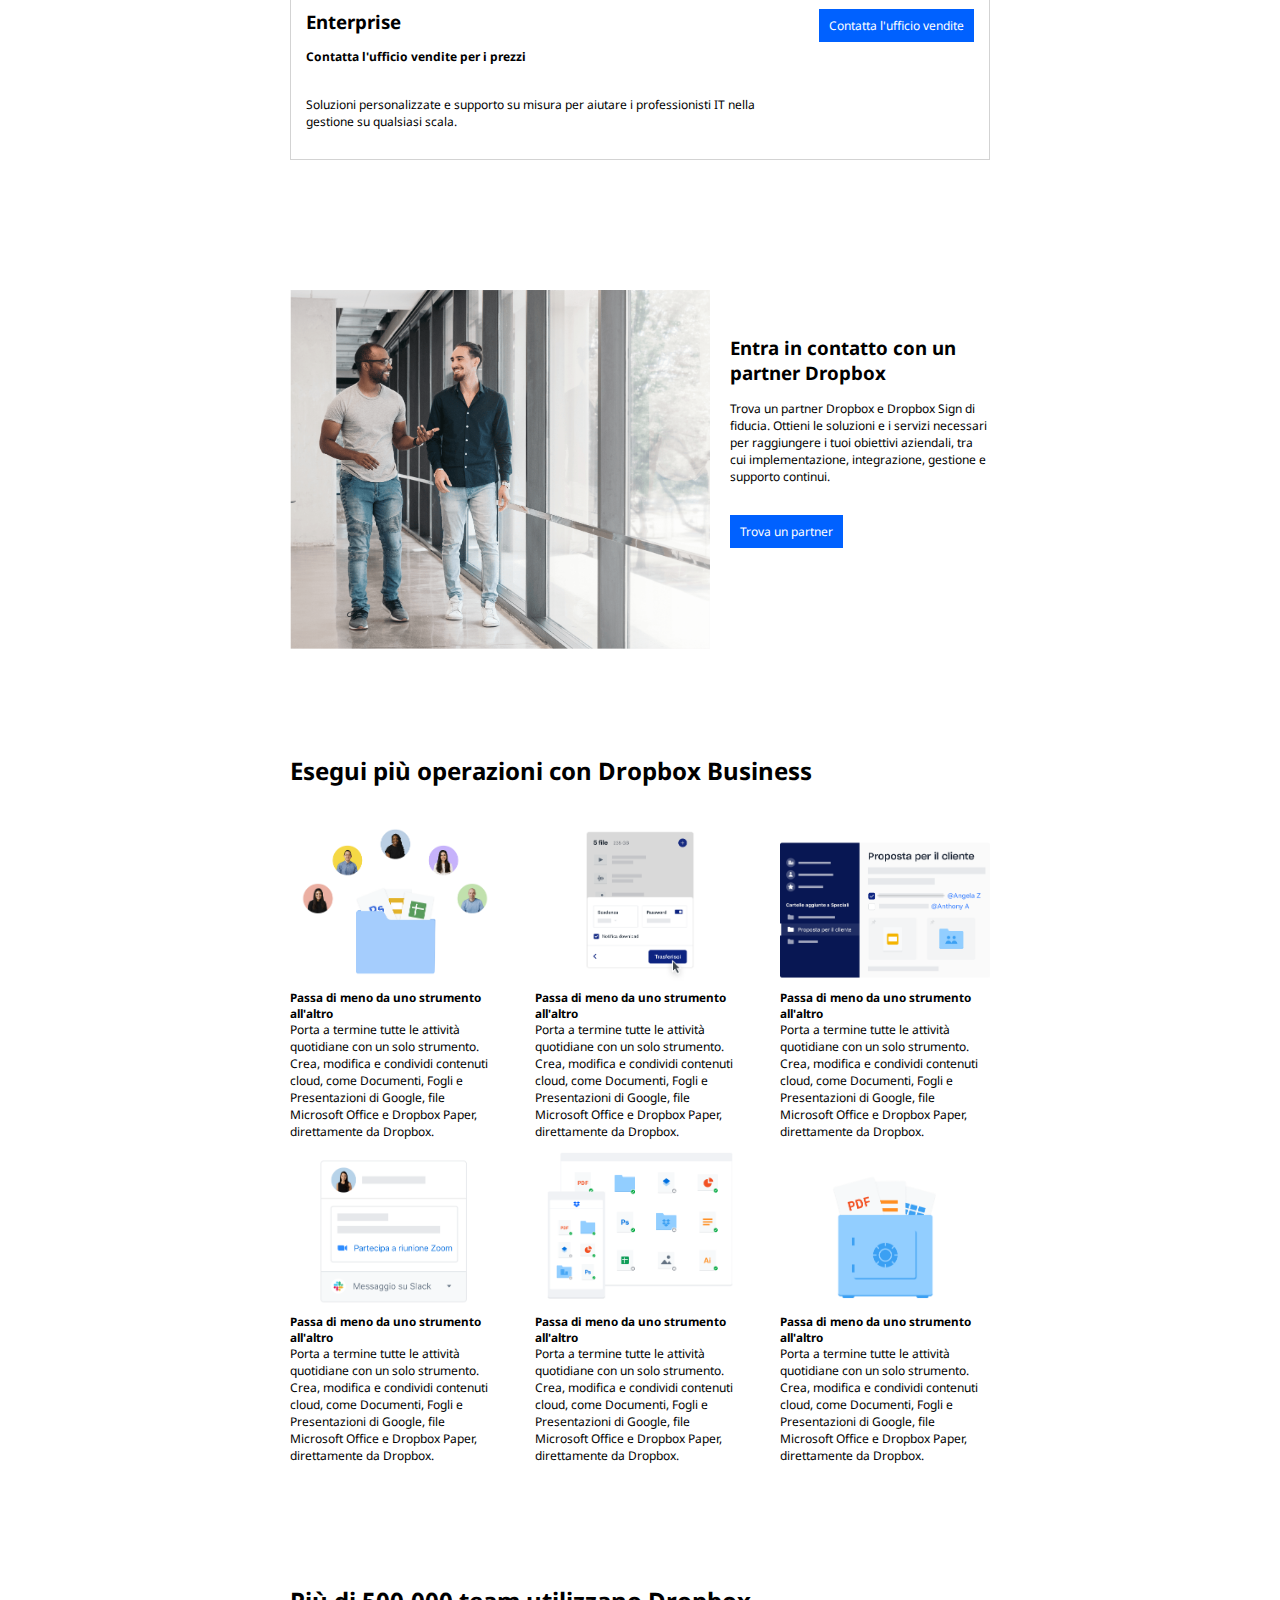
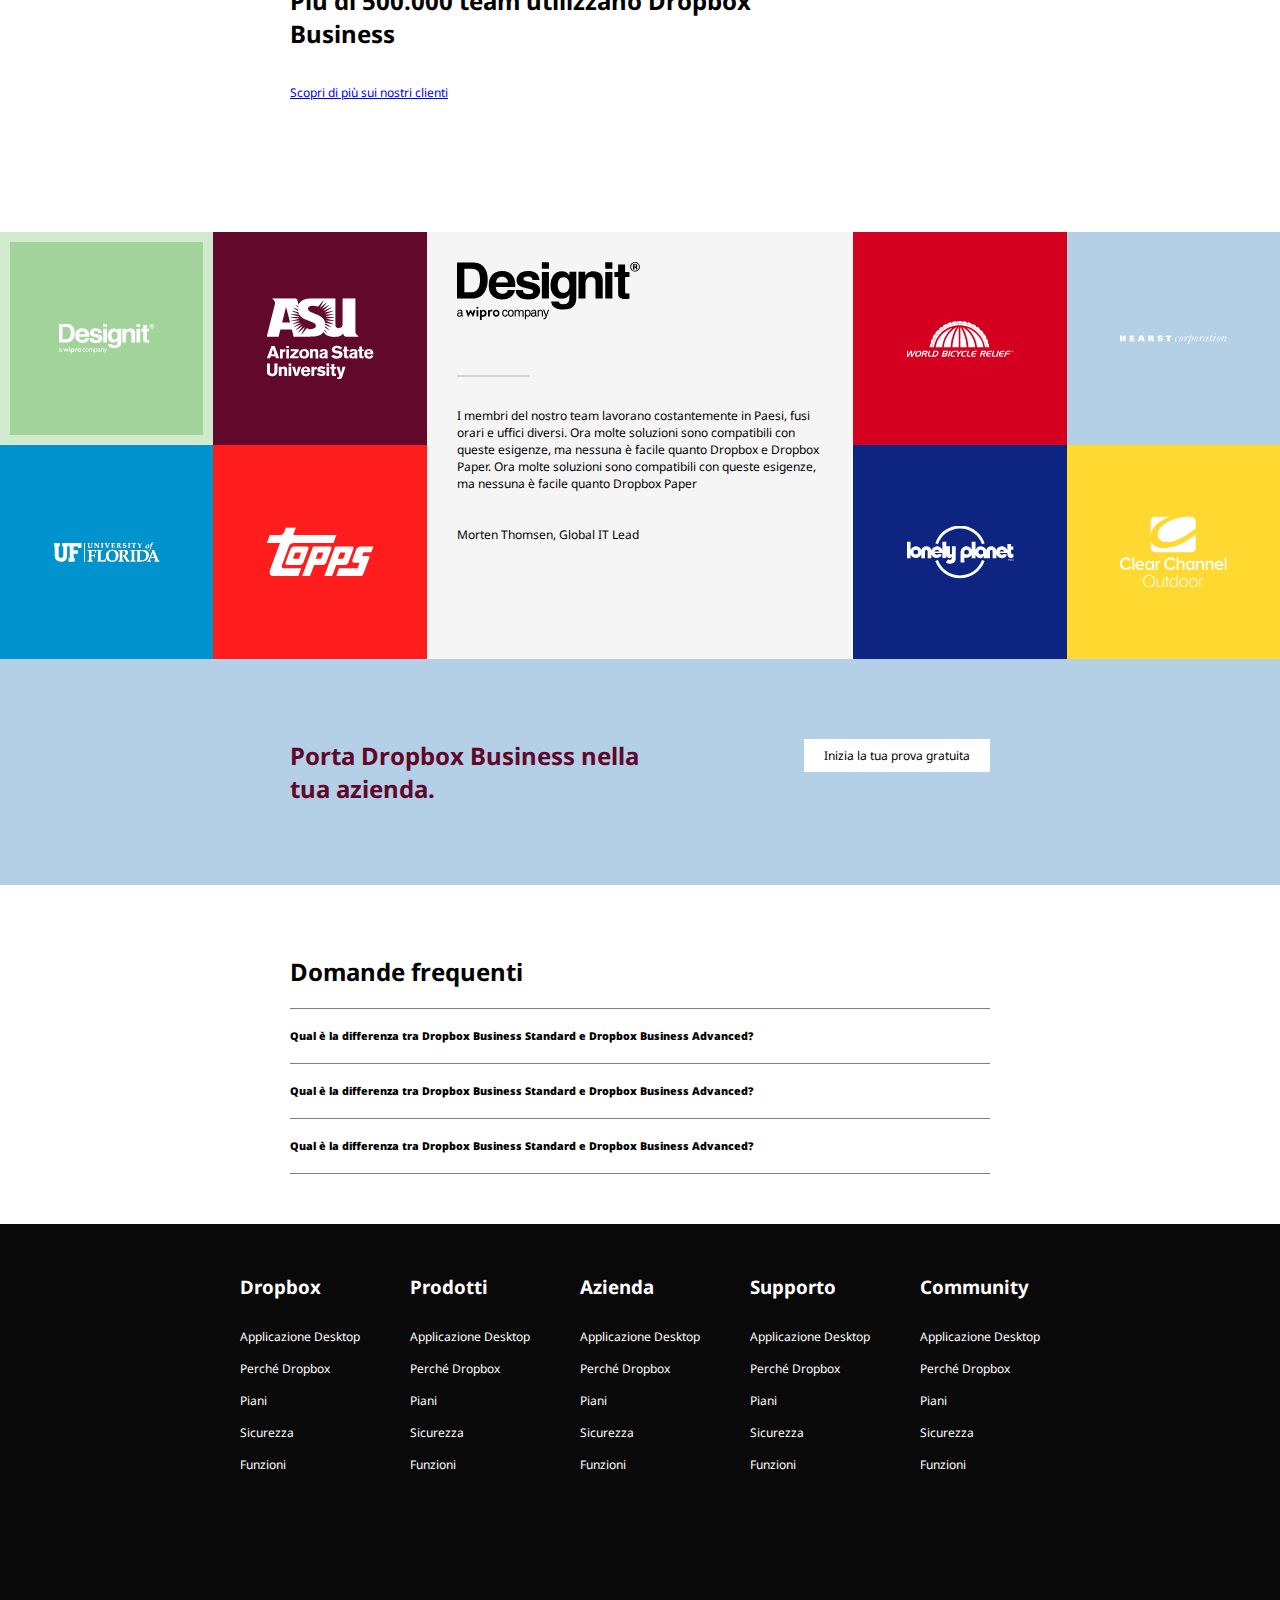
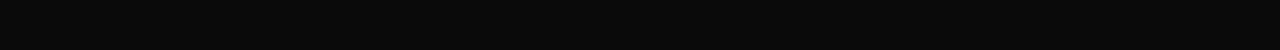
==== commit a084889d: "Update main + font-size" ====
--- a/index.html
+++ b/index.html
@@ -47,7 +47,7 @@
                                 <a href="#">Accedi</a>
                             </li>
                             <li>
-                                <a class="button-link" href="#">Inizia</a>
+                                <a id="inizia" class="button-link" href="#">Inizia</a>
                             </li>
                         </ul>
                 </nav>
@@ -97,8 +97,7 @@
                             <div class="column-bottom">
                                 <h3>Professional</h3>
                                 <div>
-                                    <span><strong>&euro; 12.00</strong></span>
-                                    <br>
+                                    <h5>&euro; 12.00</h5>
                                     <span class="month">/mese</span>
                                 </div>
                                 <div class="column-block">
@@ -120,7 +119,7 @@
                                     </div>
                                     <hr class="short-hr">
                                     <div>
-                                        <h6>Punti salienti del piano</h6>
+                                        <h5>Punti salienti del piano</h5>
                                         <ul>
                                             <li>Invia file fino a 100 GB con Dropbox Transfert</li>
                                             <li>Cartelle offline su dispositivi mobili</li>
@@ -137,8 +136,7 @@
                             <div class="column-bottom">
                                 <h3>Advanced</h3>
                                 <div>
-                                    <span><strong>&euro; 18.00</strong></span>
-                                    <br>
+                                    <h5>&euro; 18.00</h5>
                                     <span class="month">/utente/mese</span>
                                 </div>
                                 <div class="column-block">
@@ -161,7 +159,7 @@
                                     </div>
                                     <hr class="short-hr">
                                     <div>
-                                        <h6>Punti salienti del piano</h6>
+                                        <h5>Punti salienti del piano</h5>
                                         <ul>
                                             <li>Invia file fino a 100 GB con Dropbox Transfert</li>
                                             <li>Cartelle offline su dispositivi mobili</li>
@@ -199,7 +197,7 @@
                                         </li>
                                     </ul>
                                     <div>
-                                        <a class="button-link" href="#">Prova gratis per 30 giorni</a>
+                                        <a class="button-link" href="#">Contattaci</a>
                                         <br>
                                         <span>oppure <a href="#">acquista ora</a></span>
                                     </div>
@@ -303,7 +301,7 @@
                 </div>
             </section>
 
-            <section class="five-section">
+            <section class="five-section"> <!--BRANDS SECTION-->
                 <div class="five-section-top flex-container">
                     <div class="left">
                         <div id="designit" class="card-brands">
@@ -358,7 +356,7 @@
                 </div>
             </section>
 
-            <section id="FAQ" class="six-section">
+            <section id="FAQ" class="six-section"> <!--FAQ SECTION-->
                 <div class="container700">
                     <h2>Domande frequenti</h2>
                     <div class="box-faq clearfix">
--- a/css/style.css
+++ b/css/style.css
@@ -10,6 +10,16 @@
     font-family: 'Noto Sans', sans-serif;
 }
 
+
+header li,
+main p,
+main li,
+main a,
+main span,
+footer a{
+    font-size: 12px;
+}
+
 .width100{
     width: 100%;
 }
@@ -32,17 +42,16 @@
     display: flex;
 }
 
-main section{
-    margin-bottom: 30px;
+main section:not(.five-section){
+    padding: 50px 0;
 }
 
 .button-link {
     display: inline-block;
     color: white;
     background-color: #0061ff;
-    padding: 5px 10px;
+    padding: 8px 10px;
     text-decoration: none;
-    font-size: 0.8em;
 }
 
 .img-width100{
@@ -86,7 +95,10 @@
 nav ul li a{
     text-decoration: none;
     color: black;
-    font-size: 0.8em;
+}
+
+#inizia{
+    padding: 5px 10px;
 }
 
 
@@ -133,9 +145,7 @@
     font-size: 3.5em;
     padding-bottom: 25px;
 }
-.jumbo > p{
-    font-size: 0.8em;
-}
+
 .jumbo > *{
     margin-bottom: 20px;
 }
@@ -175,9 +185,7 @@
 #radio-button-border{
     border: 4px solid #0061ff;
 }
-.one-section .container700 div{
-    font-size: 0.9em;
-}
+
 .border-gray {
     border: 1px solid lightgray;
 }
@@ -203,7 +211,7 @@
 
 .column-bottom h3,
 .column-bottom div{
-    margin-bottom: 13px;
+    margin: 20px 0 15px 0;
 }
 .column-block ul{
     margin: 25px 0;
@@ -221,16 +229,12 @@
 
 .column-block div a.button-link{
     display: block;
-    width: fit-content;
+    text-align: center;
     margin: 0 auto;
 }
 
 .column-block div:last-of-type{
     margin-top: 20px;
-}
-
-.column-block h6{
-    font-size: 1.1em;
 }
 
 div.column {
@@ -261,7 +265,6 @@
 
 .column-right{
     margin-top: 10px;
-    width: 30%;
 }
 
 .column-left h3{
@@ -291,7 +294,6 @@
 
 #partner-section > *{
     margin: 15px 0;
-    font-size: 0.9em;
 }
 
 
@@ -430,7 +432,7 @@
     border-bottom: 1px solid gray;
     padding: 20px 0px;
 }
-.box-faq{
+.box-faq i{
     font-size: 10px;
 }
 .box-faq h6{
@@ -452,6 +454,7 @@
     background-color: rgb(9, 9, 9);
     min-height: calc(100vw / 3);
     padding: 40px 0px 20px 0;
+    color: white;
 }
 
 footer div.container800{
@@ -462,6 +465,20 @@
 footer ul{
     list-style: none;
 }
+
+footer ul li:first-child{
+    margin-bottom: 25px;
+}
+
+footer ul li{
+    margin: 10px 0;
+}
+
+footer ul li a{
+    color: white;
+    text-decoration: none;
+}
+
 
 /* REGOLE DEBUG */
 .debug .container800,
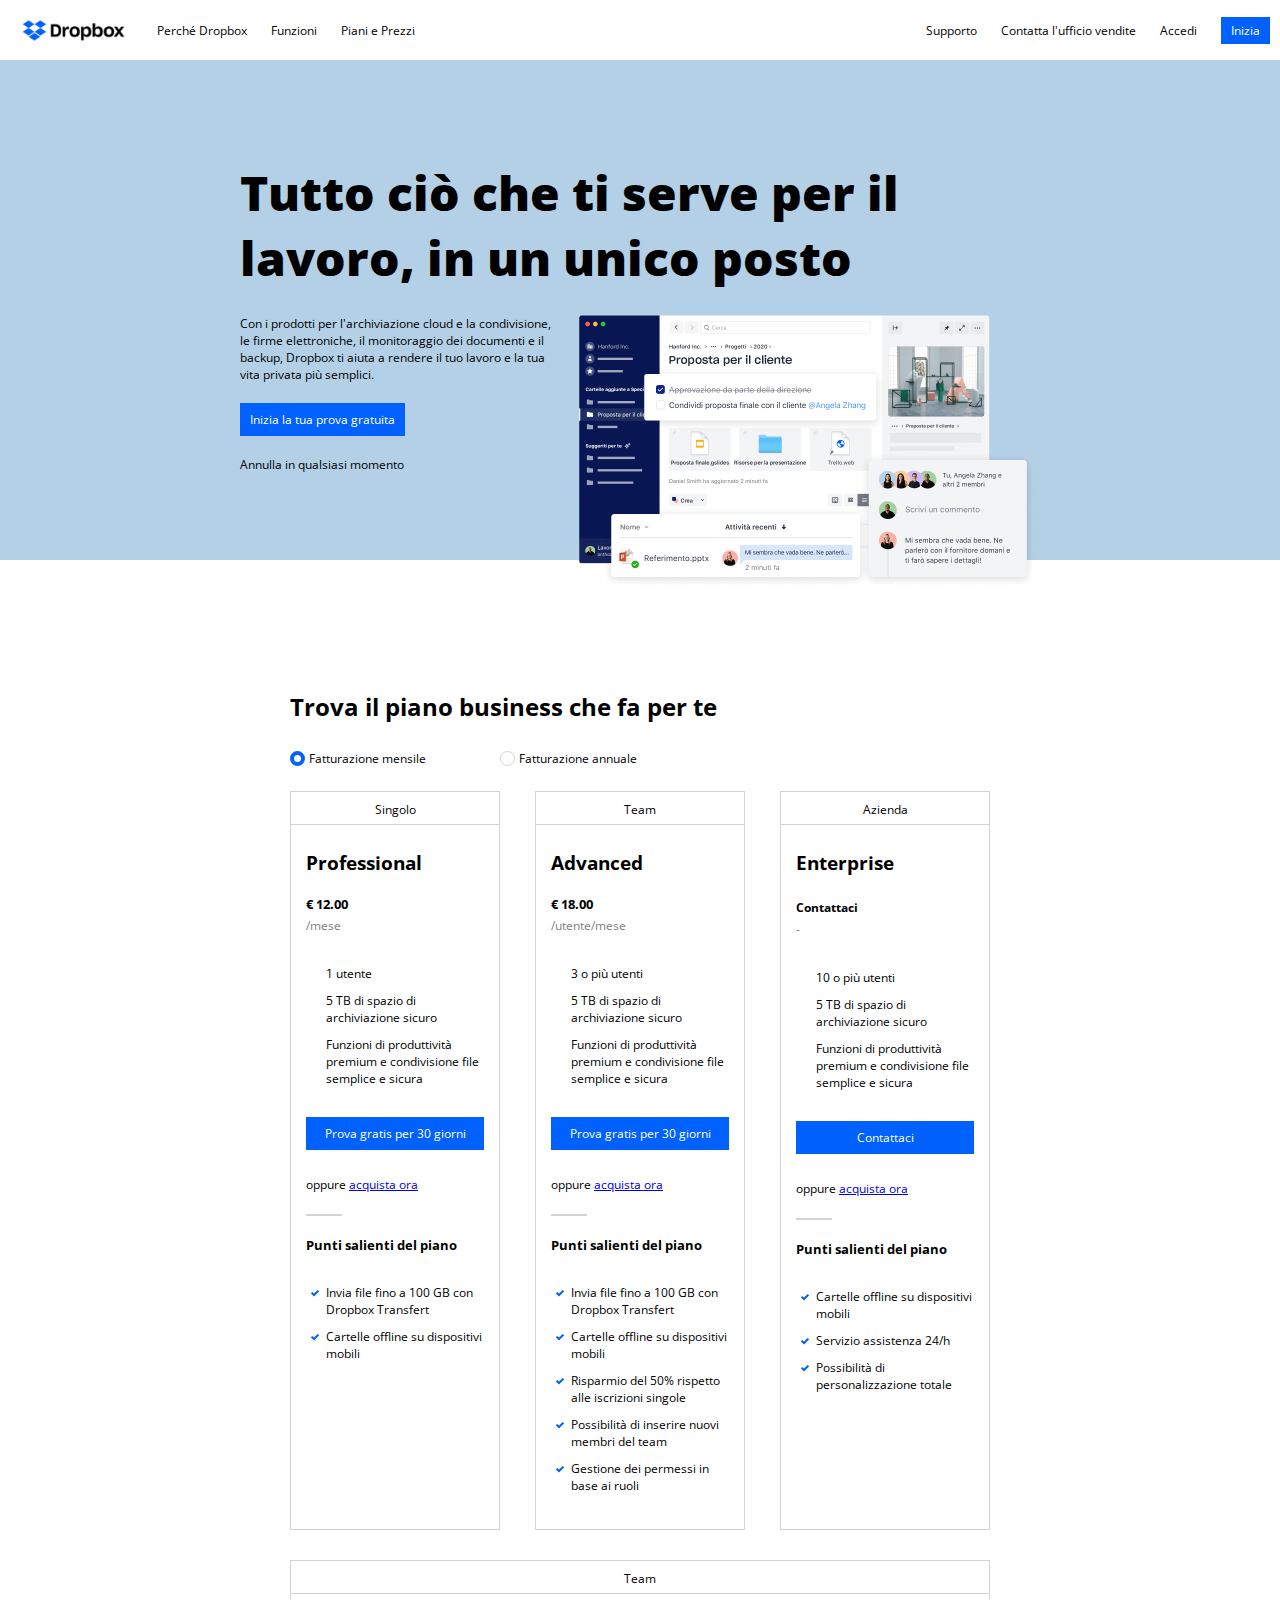
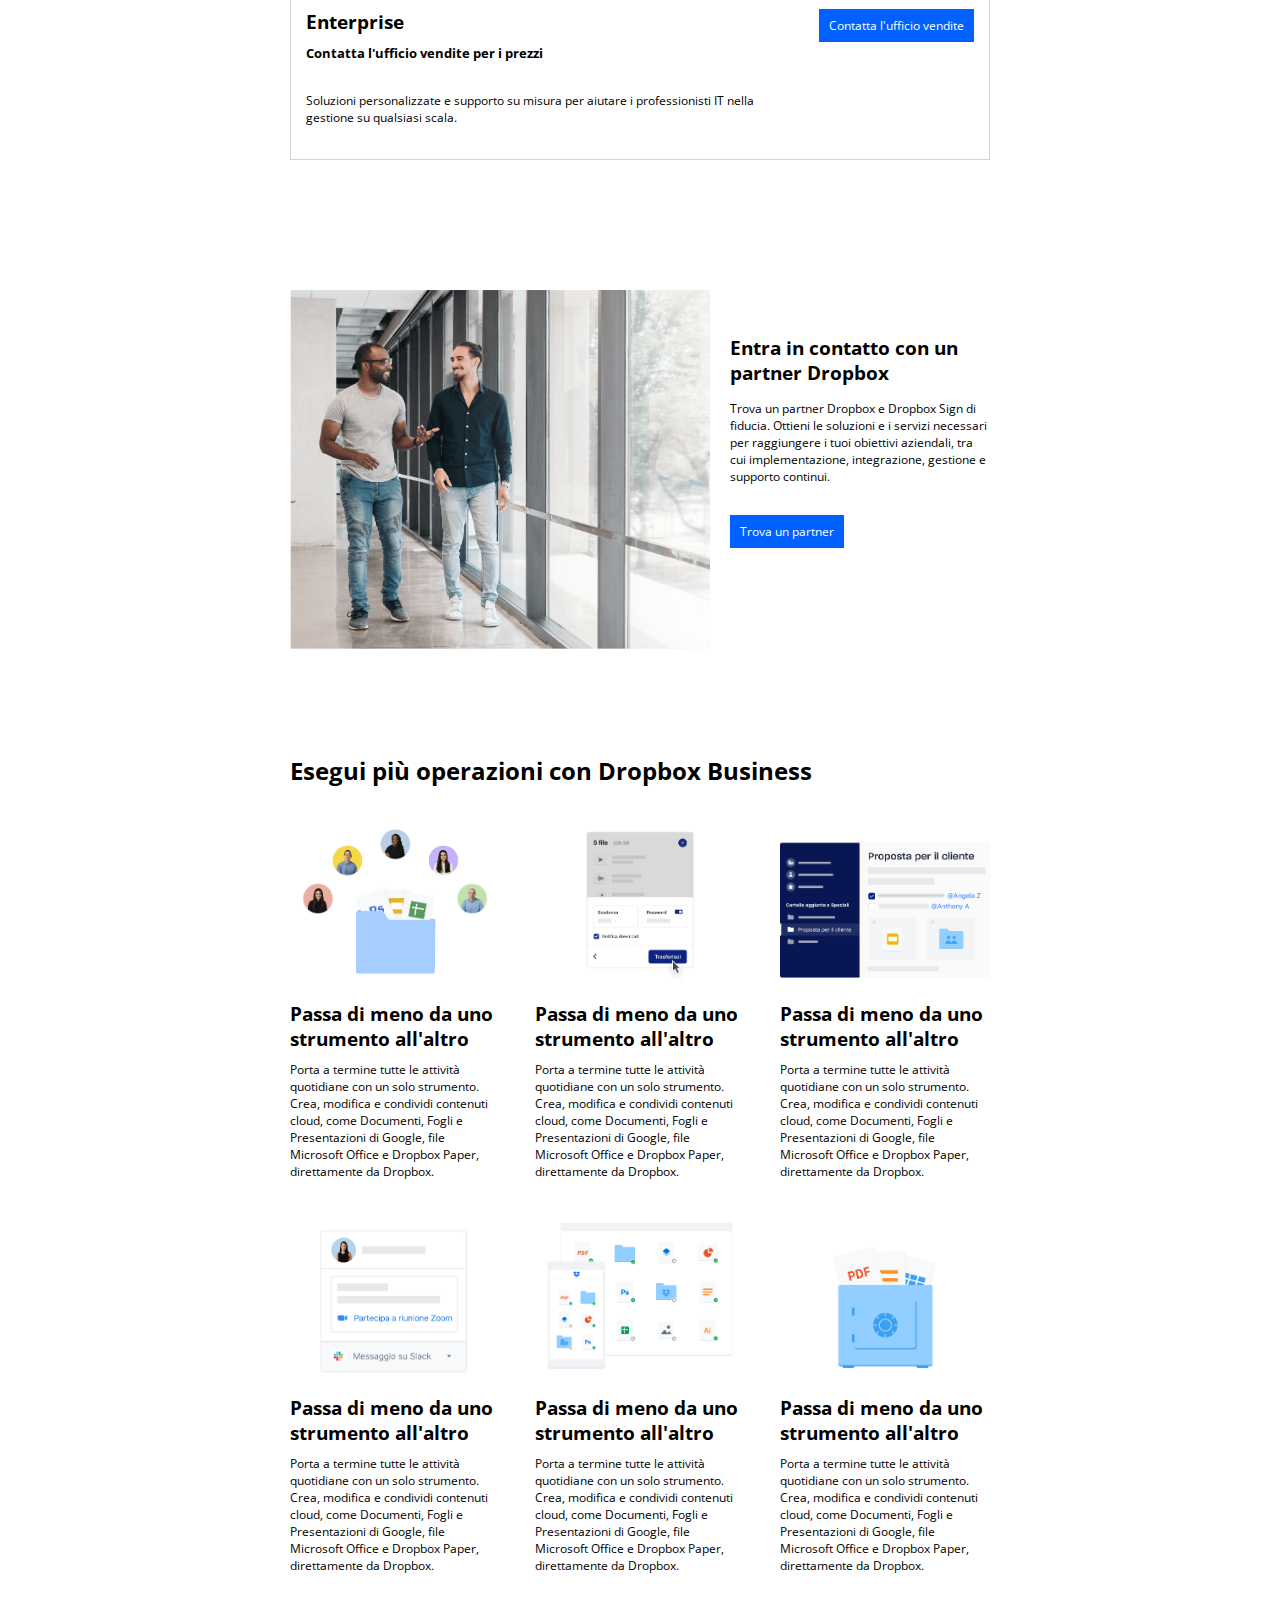
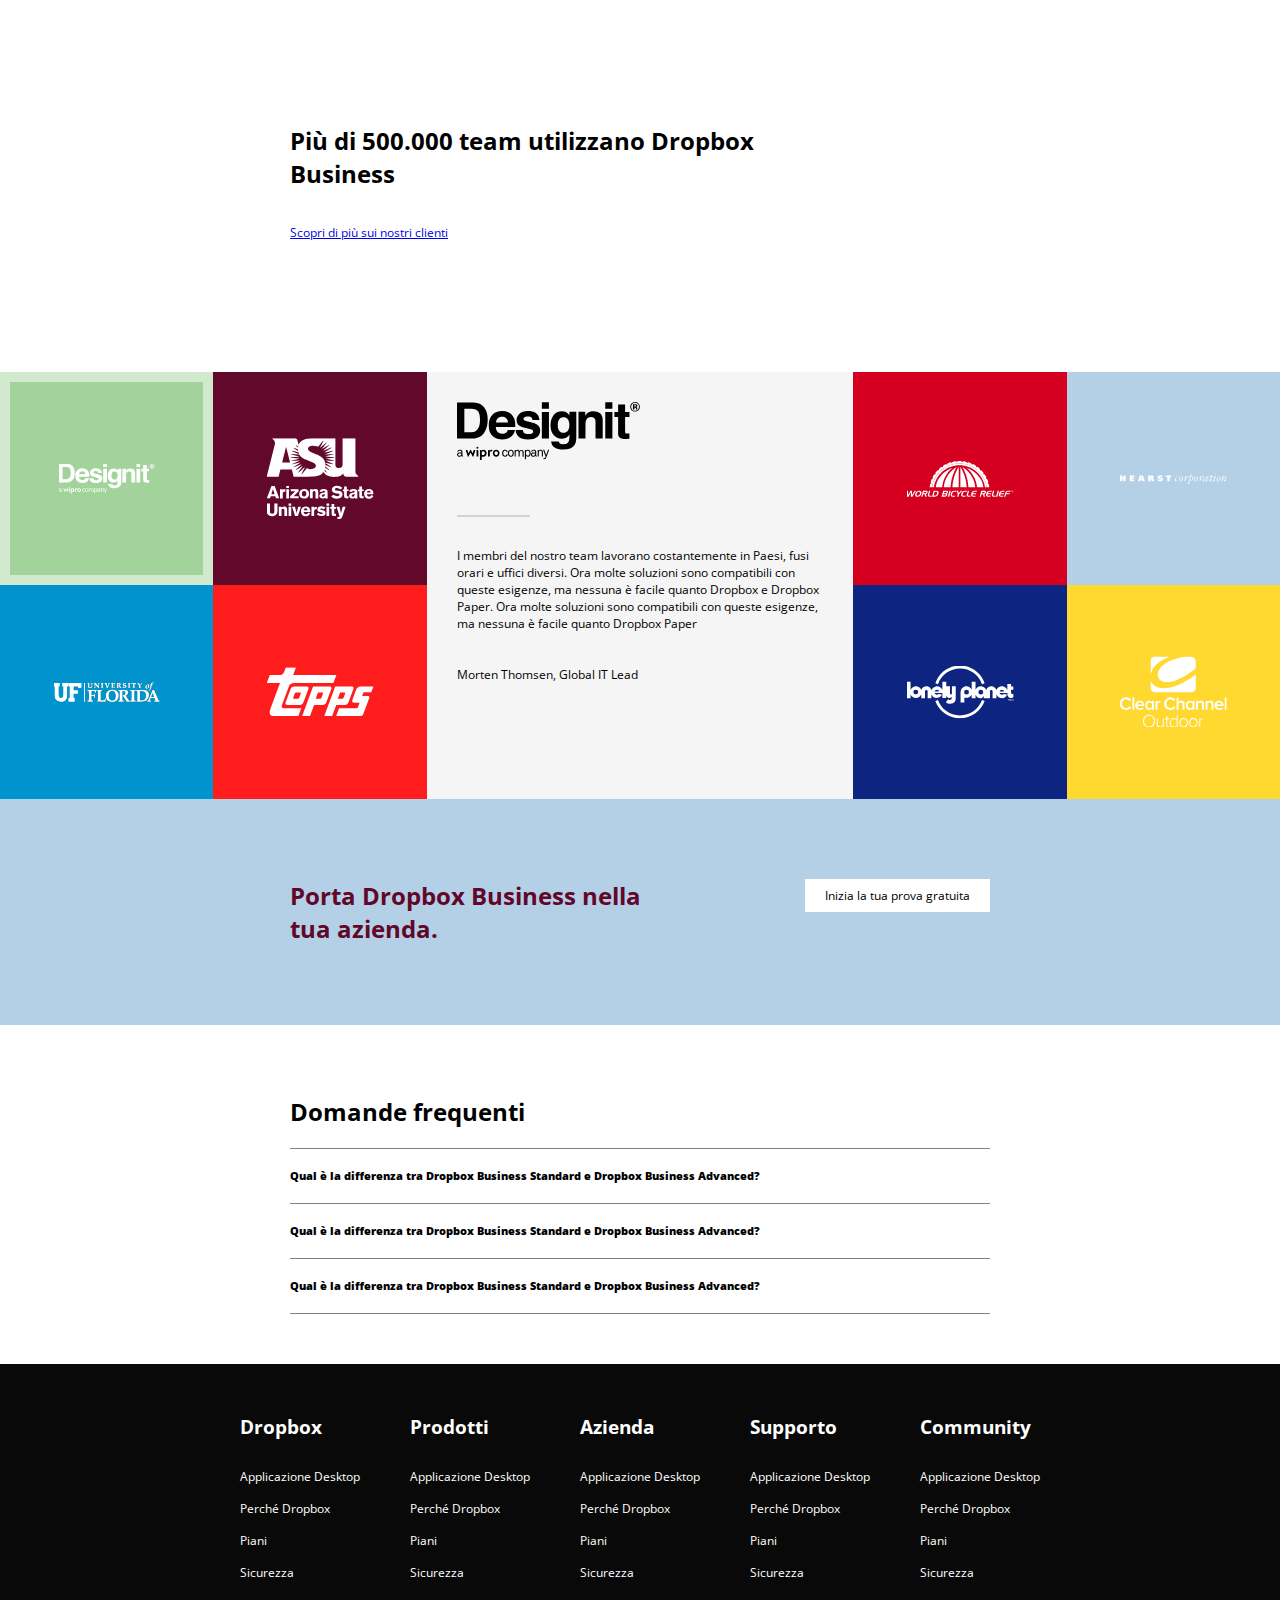
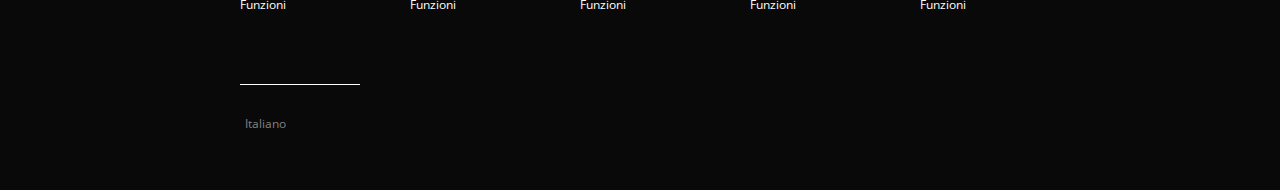
==== commit 10117d23: "Fine es base" ====
--- a/index.html
+++ b/index.html
@@ -9,8 +9,8 @@
 
         <link rel="preconnect" href="https://fonts.googleapis.com">
         <link rel="preconnect" href="https://fonts.gstatic.com" crossorigin>
-        <link href="https://fonts.googleapis.com/css2?family=Noto+Sans&display=swap" rel="stylesheet">
-        
+        <link href="https://fonts.googleapis.com/css2?family=Open+Sans:wght@400;700;800&display=swap" rel="stylesheet">
+
         <link rel="stylesheet" href="https://cdnjs.cloudflare.com/ajax/libs/font-awesome/6.2.1/css/all.min.css"
             integrity="sha512-MV7K8+y+gLIBoVD59lQIYicR65iaqukzvf/nwasF0nqhPay5w/9lJmVM2hMDcnK1OnMGCdVK+iQrJ7lzPJQd1w=="
             crossorigin="anonymous" referrerpolicy="no-referrer" />
@@ -101,15 +101,24 @@
                                     <span class="month">/mese</span>
                                 </div>
                                 <div class="column-block">
-                                    <ul>
-                                        <li>
-                                            <i class="fa-solid fa-user"></i> 1 utente
-                                        </li>
-                                        <li>
-                                            <i class="fa-solid fa-folder"></i> 5 TB di spazio di archiviazione sicuro
-                                        </li>
-                                        <li>
-                                            <i class="fa-solid fa-share-nodes"></i> Funzioni di produttività premium e condivisione file semplice e sicura
+                                    <ul class="fa-ul">
+                                        <li>
+                                            <span class="fa-li">
+                                                <i class="fa-solid fa-user"></i>
+                                            </span>
+                                            1 utente
+                                        </li>
+                                        <li>
+                                            <span class="fa-li">
+                                                <i class="fa-solid fa-folder"></i>
+                                            </span>
+                                            5 TB di spazio di archiviazione sicuro
+                                        </li>
+                                        <li>
+                                            <span class="fa-li">
+                                                <i class="fa-solid fa-share-nodes"></i>
+                                            </span>
+                                            Funzioni di produttività premium e condivisione file semplice e sicura
                                         </li>
                                     </ul>
                                     <div>
@@ -140,15 +149,24 @@
                                     <span class="month">/utente/mese</span>
                                 </div>
                                 <div class="column-block">
-                                    <ul>
-                                        <li>
-                                            <i class="fa-solid fa-users"></i> 3 o più utenti
-                                        </li>
-                                        <li>
-                                            <i class="fa-solid fa-folder"></i> 5 TB di spazio di archiviazione sicuro
-                                        </li>
-                                        <li>
-                                            <i class="fa-solid fa-share-nodes"></i> Funzioni di produttività premium e condivisione file semplice e
+                                    <ul class="fa-ul">
+                                        <li>
+                                            <span class="fa-li">
+                                                <i class="fa-solid fa-users"></i>
+                                            </span>
+                                            3 o più utenti
+                                        </li>
+                                        <li>
+                                            <span class="fa-li">
+                                                <i class="fa-solid fa-folder"></i>
+                                            </span>
+                                            5 TB di spazio di archiviazione sicuro
+                                        </li>
+                                        <li>
+                                            <span class="fa-li">
+                                                <i class="fa-solid fa-share-nodes"></i>
+                                            </span>
+                                            Funzioni di produttività premium e condivisione file semplice e
                                             sicura
                                         </li>
                                     </ul>
@@ -184,15 +202,24 @@
                                     <span class="month">-</span>
                                 </div>
                                 <div class="column-block">
-                                    <ul>
-                                        <li>
-                                            <i class="fa-solid fa-user"></i> 10 o più utenti
-                                        </li>
-                                        <li>
-                                            <i class="fa-solid fa-folder"></i> 5 TB di spazio di archiviazione sicuro
-                                        </li>
-                                        <li>
-                                            <i class="fa-solid fa-share-nodes"></i> Funzioni di produttività premium e condivisione file semplice e
+                                    <ul class="fa-ul">
+                                        <li>
+                                            <span class="fa-li">
+                                                <i class="fa-solid fa-user"></i>
+                                            </span>
+                                            10 o più utenti
+                                        </li>
+                                        <li>
+                                            <span class="fa-li">
+                                                <i class="fa-solid fa-folder"></i>
+                                            </span>
+                                            5 TB di spazio di archiviazione sicuro
+                                        </li>
+                                        <li>
+                                            <span class="fa-li">
+                                                <i class="fa-solid fa-share-nodes"></i> 
+                                            </span>
+                                            Funzioni di produttività premium e condivisione file semplice e
                                             sicura
                                         </li>
                                     </ul>
@@ -203,7 +230,7 @@
                                     </div>
                                     <hr class="short-hr">
                                     <div>
-                                        <h6>Punti salienti del piano</h6>
+                                        <h5>Punti salienti del piano</h5>
                                         <ul>
                                             <li>Cartelle offline su dispositivi mobili</li>
                                             <li>Servizio assistenza 24/h</li>
@@ -222,7 +249,7 @@
                         <div class="flex-container">
                             <div class="column-left">
                                 <h3>Enterprise</h3>
-                                <span><strong>Contatta l'ufficio vendite per i prezzi</strong></span>
+                                <h5>Contatta l'ufficio vendite per i prezzi</h5>
                                 <p>Soluzioni personalizzate e supporto su misura per aiutare i professionisti IT nella gestione su qualsiasi scala.</p>
                             </div>
                             <div class="column-right">
@@ -403,6 +430,11 @@
                             <a href="#">Funzioni</a>
                         </li>
                     </ul>
+                    <div id="set-language">
+                        <i class="fa-solid fa-earth-americas"></i>
+                        <span>Italiano</span>
+                        <i class="fa-solid fa-caret-up"></i>
+                    </div>
                 </div>
                 <div>
                     <ul>
--- a/css/style.css
+++ b/css/style.css
@@ -7,7 +7,7 @@
 
 /* REGOLE GENERALI */
 body{
-    font-family: 'Noto Sans', sans-serif;
+    font-family: 'Open Sans', sans-serif;
 }
 
 
@@ -16,7 +16,8 @@
 main li,
 main a,
 main span,
-footer a{
+footer a,
+footer span{
     font-size: 12px;
 }
 
@@ -104,6 +105,12 @@
 
 /* REGOLE MAIN */
 
+h1{
+    font-weight: 800;
+    font-size: 3em;
+    padding-bottom: 25px;
+}
+
 main section div.container800 {
     min-height: 400px;
     min-width: 800px;
@@ -141,10 +148,6 @@
     content: '';
 }
 
-.zero-section h1{
-    font-size: 3.5em;
-    padding-bottom: 25px;
-}
 
 .jumbo > *{
     margin-bottom: 20px;
@@ -220,6 +223,7 @@
 .column-block ul li {
     list-style: none;
     padding: 5px 0;
+    margin-left: 20px;
 }
 .column-block div ul li{
     padding: 5px 0;
@@ -312,7 +316,12 @@
 section.three-section div.card{
     max-width: 30%;
     min-height: 250px;
-    font-size:x-small;
+    padding-bottom: 20px;
+}
+
+section.three-section div.card h3,
+section.three-section div.card p{
+    margin: 10px 0;
 }
 
 .three-section .container500{
@@ -479,6 +488,21 @@
     text-decoration: none;
 }
 
+footer ul li a:hover{
+    text-decoration: underline;
+}
+
+#set-language{
+    margin-top: 70px;
+    border-top: 1px solid white;
+    padding-top: 30px;
+    color: gray;
+    font-size: 11px;
+}
+#set-language > *{
+    padding-right: 5px;
+}
+
 
 /* REGOLE DEBUG */
 .debug .container800,
